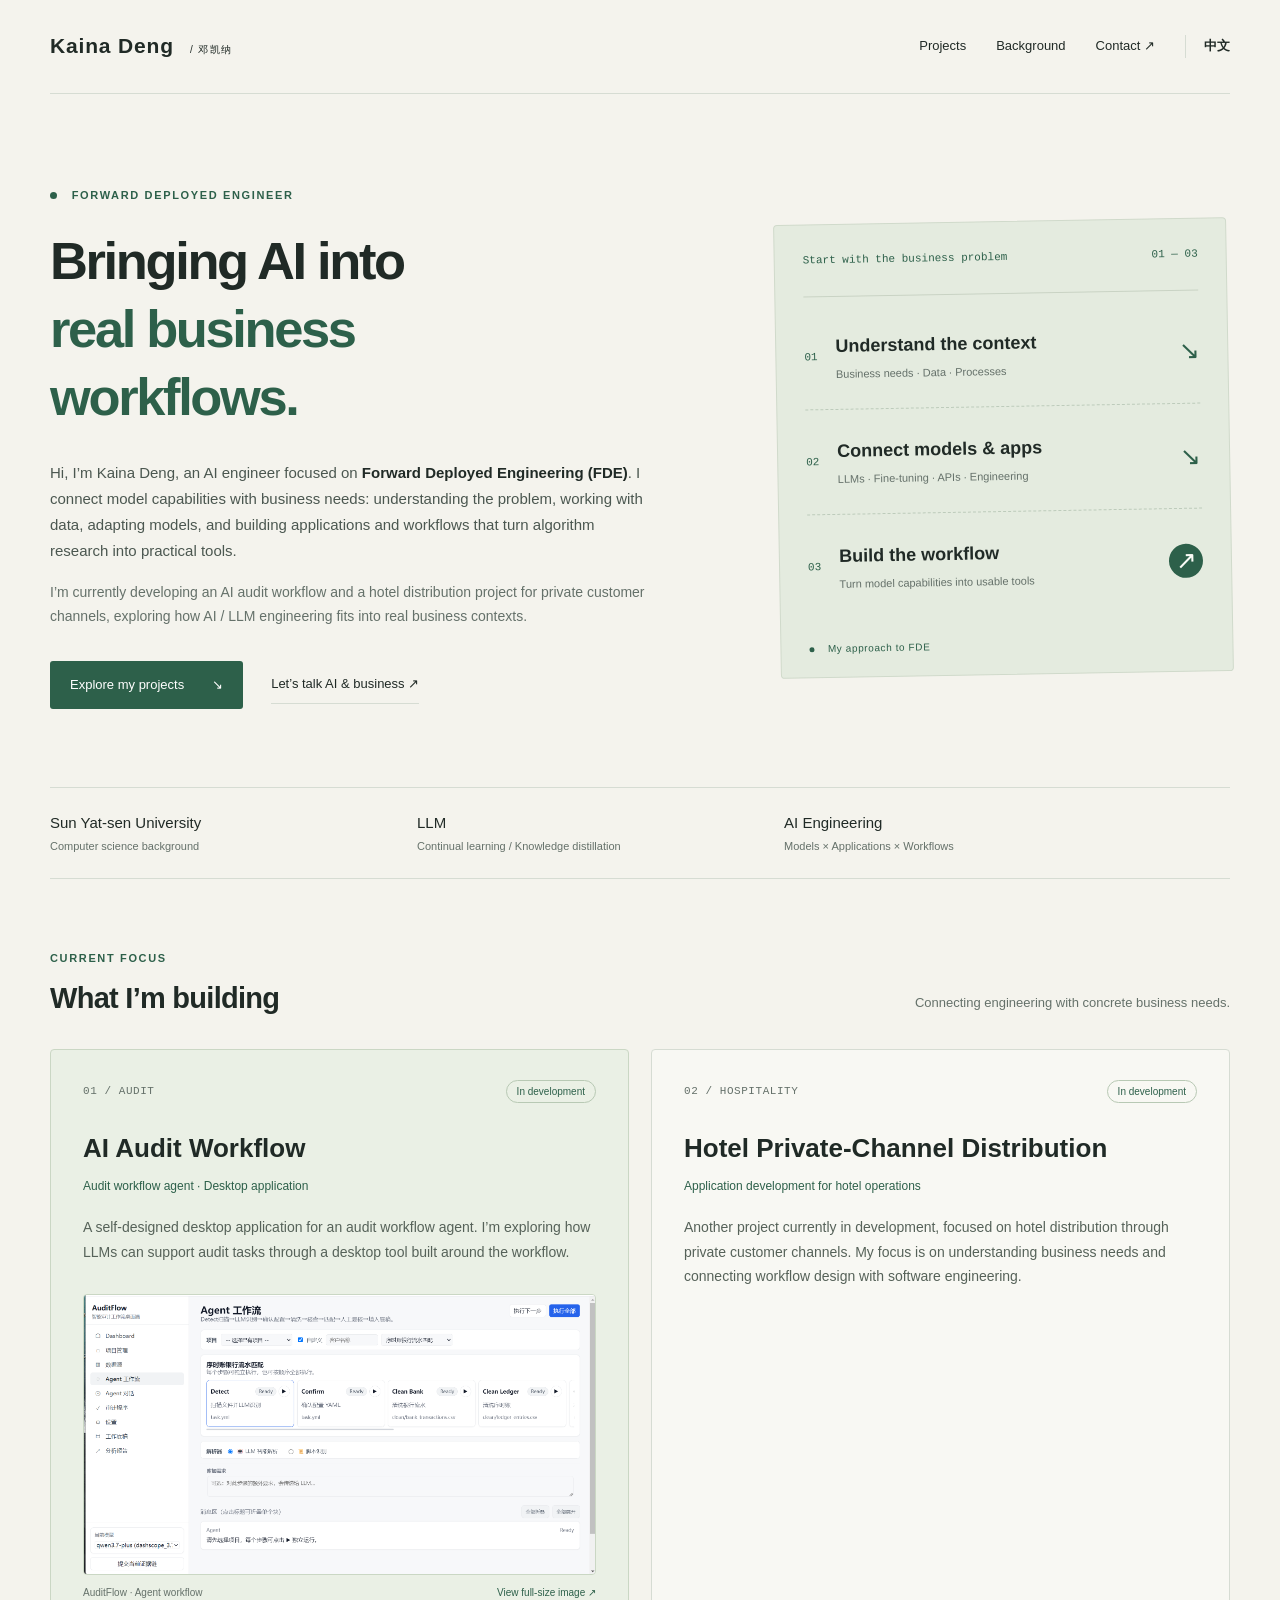
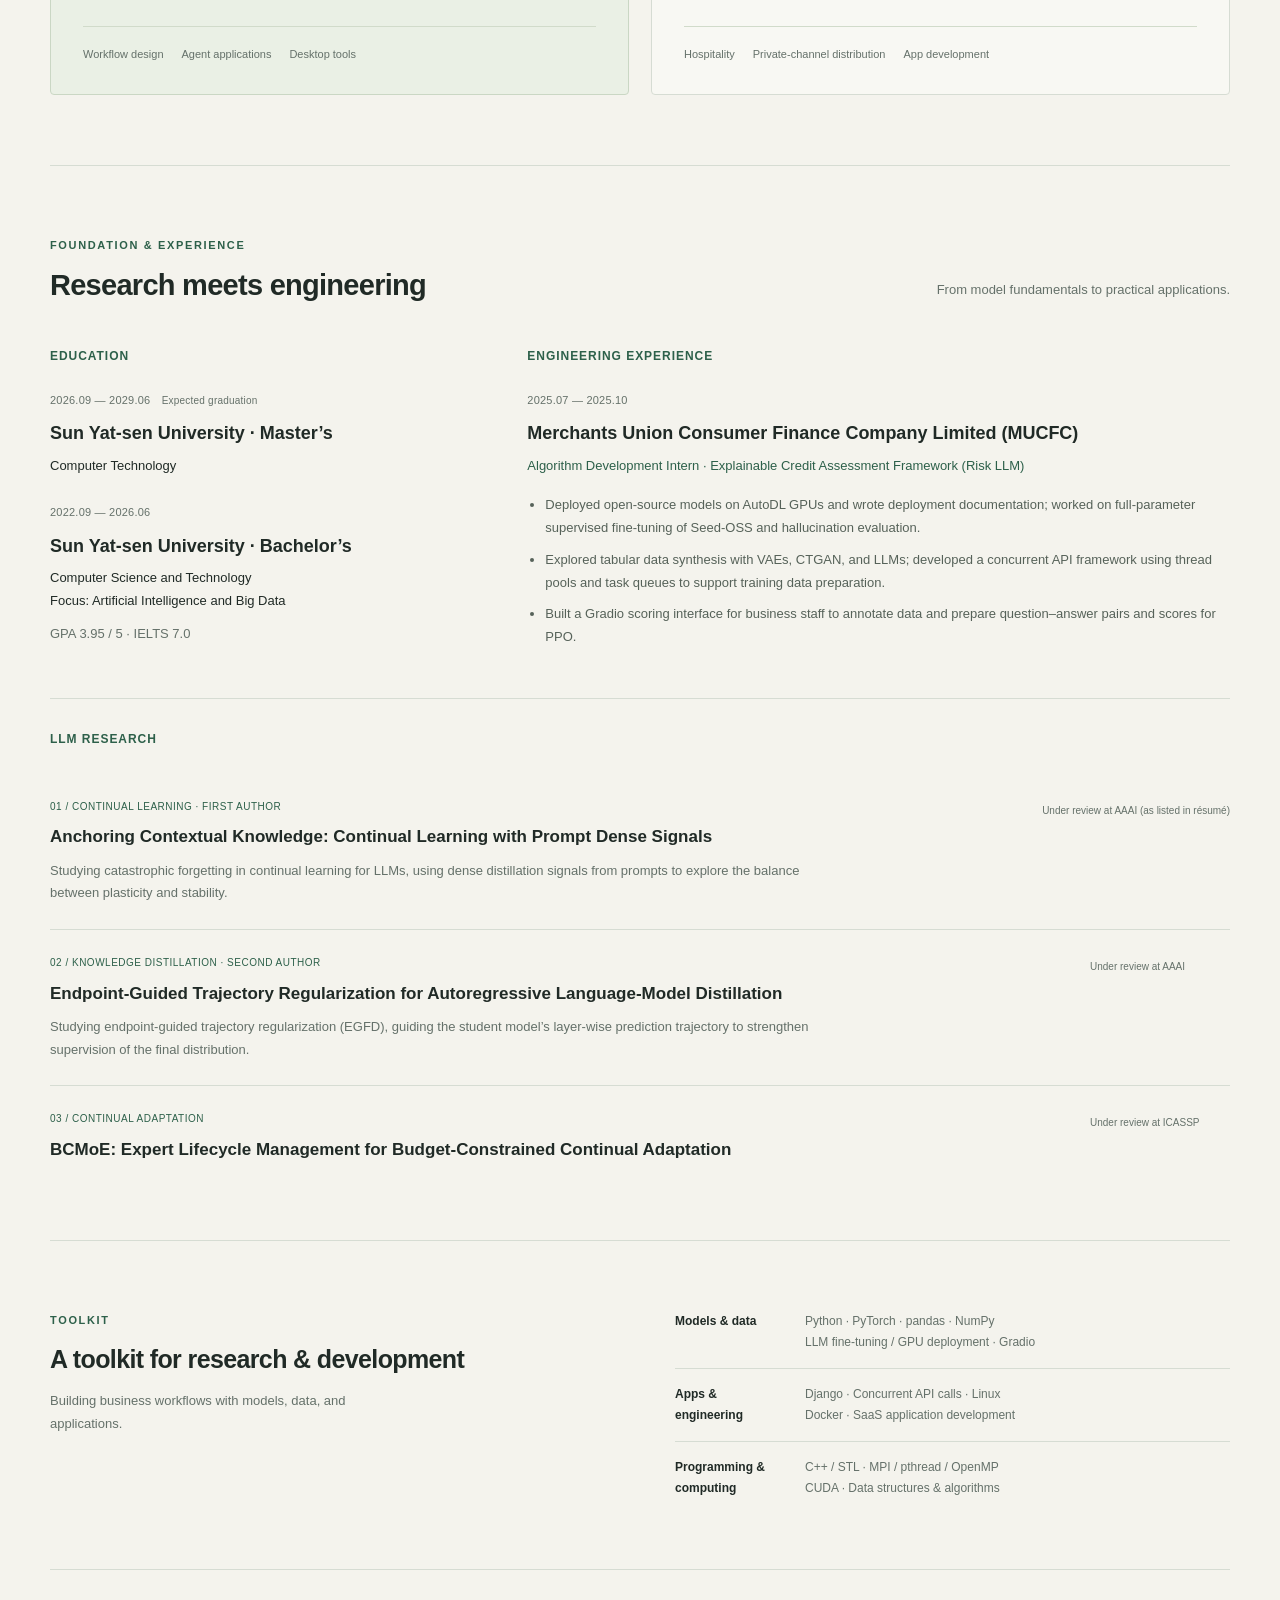
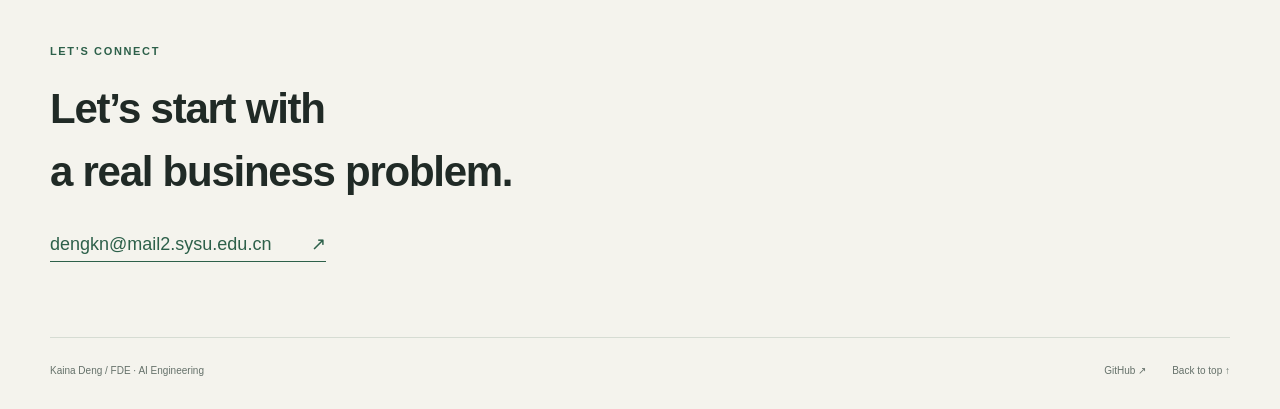
==== en.html @ f6434186 "Create bilingual FDE portfolio with AuditFlow showcase" ====
<!doctype html>
<html lang="en">
<head>
  <meta charset="utf-8">
  <meta name="viewport" content="width=device-width, initial-scale=1">
  <meta name="description" content="Kaina Deng — an AI engineer focused on Forward Deployed Engineering, connecting AI and LLM capabilities with real business workflows. Currently developing an AI audit workflow and a hotel distribution project for private customer channels.">
  <meta name="theme-color" content="#f4f3ed">
  <title>Kaina Deng · FDE / AI Engineer</title>
  <link rel="icon" href="data:image/svg+xml,%3Csvg xmlns='http://www.w3.org/2000/svg' viewBox='0 0 64 64'%3E%3Crect width='64' height='64' rx='12' fill='%232d604a'/%3E%3Ctext x='32' y='44' text-anchor='middle' font-size='40' font-family='sans-serif' fill='%23f4f3ed'%3ED%3C/text%3E%3C/svg%3E">
  <link rel="stylesheet" href="./styles.css">
</head>
<body>
  <a class="skip-link" href="#main">Skip to main content</a>
  <header class="site-header wrap">
    <a class="wordmark" href="#" aria-label="Kaina Deng, back to top">Kaina Deng<span> / 邓凯纳</span></a>
    <nav aria-label="Main navigation">
      <a href="#projects">Projects</a>
      <a href="#background">Background</a>
      <a href="mailto:dengkn@mail2.sysu.edu.cn">Contact <span aria-hidden="true">↗</span></a>
      <a class="language-switch" href="./index.html" lang="zh-CN" hreflang="zh-CN" aria-label="切换到中文版">中文</a>
    </nav>
  </header>

  <main id="main" class="wrap">
    <section class="hero" aria-labelledby="intro-title">
      <div class="hero-copy">
        <p class="eyebrow"><span class="dot" aria-hidden="true"></span> FORWARD DEPLOYED ENGINEER</p>
        <h1 id="intro-title">Bringing AI into<br><span class="accent">real business<br>workflows.</span></h1>
        <p class="intro">Hi, I’m Kaina Deng, an AI engineer focused on <strong>Forward Deployed Engineering (FDE)</strong>. I connect model capabilities with business needs: understanding the problem, working with data, adapting models, and building applications and workflows that turn algorithm research into practical tools.</p>
        <p class="hero-note">I’m currently developing an AI audit workflow and a hotel distribution project for private customer channels, exploring how AI / LLM engineering fits into real business contexts.</p>
        <div class="actions">
          <a class="button" href="#projects">Explore my projects <span aria-hidden="true">↘</span></a>
          <a class="text-link" href="mailto:dengkn@mail2.sysu.edu.cn">Let’s talk AI &amp; business <span aria-hidden="true">↗</span></a>
        </div>
      </div>
      <aside class="workflow" aria-label="My engineering focus">
        <div class="diagram-top"><span>Start with the business problem</span><span>01 — 03</span></div>
        <ol>
          <li><span class="step">01</span><div><h2>Understand the context</h2><p>Business needs · Data · Processes</p></div><span class="node" aria-hidden="true">↘</span></li>
          <li><span class="step">02</span><div><h2>Connect models &amp; apps</h2><p>LLMs · Fine-tuning · APIs · Engineering</p></div><span class="node" aria-hidden="true">↘</span></li>
          <li><span class="step">03</span><div><h2>Build the workflow</h2><p>Turn model capabilities into usable tools</p></div><span class="node last" aria-hidden="true">↗</span></li>
        </ol>
        <div class="diagram-bottom"><span class="dot" aria-hidden="true"></span> My approach to FDE</div>
      </aside>
    </section>

    <div class="profile-strip" aria-label="Background at a glance">
      <span>Sun Yat-sen University <small>Computer science background</small></span>
      <span>LLM <small>Continual learning / Knowledge distillation</small></span>
      <span>AI Engineering <small>Models × Applications × Workflows</small></span>
    </div>

    <section id="projects" class="section" aria-labelledby="projects-title">
      <div class="section-heading"><div><p class="eyebrow">CURRENT FOCUS</p><h2 id="projects-title">What I’m building</h2></div><p>Connecting engineering with concrete business needs.</p></div>
      <div class="projects">
        <article class="project project-audit">
          <div class="project-top"><span class="project-number">01 / AUDIT</span><span class="status">In development</span></div>
          <h3>AI Audit Workflow</h3>
          <p class="project-subtitle">Audit workflow agent · Desktop application</p>
          <p>A self-designed desktop application for an audit workflow agent. I’m exploring how LLMs can support audit tasks through a desktop tool built around the workflow.</p>
            <figure class="project-showcase">
              <a href="./assets/auditflow-workflow.png" target="_blank" rel="noopener" aria-label="View the full-size AuditFlow workflow screenshot (opens in a new tab)"><img src="./assets/auditflow-workflow.png" width="1927" height="1051" loading="lazy" decoding="async" alt="AuditFlow desktop application's Agent workflow screen, showing file scanning and LLM recognition, configuration confirmation, and cleaning steps for bank transactions and ledger entries."></a>
              <figcaption>AuditFlow · Agent workflow <span>View full-size image ↗</span></figcaption>
            </figure>
          <div class="project-footer"><span>Workflow design</span><span>Agent applications</span><span>Desktop tools</span></div>
        </article>
        <article class="project">
          <div class="project-top"><span class="project-number">02 / HOSPITALITY</span><span class="status">In development</span></div>
          <h3>Hotel Private-Channel Distribution</h3>
          <p class="project-subtitle">Application development for hotel operations</p>
          <p>Another project currently in development, focused on hotel distribution through private customer channels. My focus is on understanding business needs and connecting workflow design with software engineering.</p>
          <div class="project-footer"><span>Hospitality</span><span>Private-channel distribution</span><span>App development</span></div>
        </article>
      </div>
    </section>

    <section id="background" class="section background" aria-labelledby="background-title">
      <div class="section-heading"><div><p class="eyebrow">FOUNDATION & EXPERIENCE</p><h2 id="background-title">Research meets engineering</h2></div><p>From model fundamentals to practical applications.</p></div>
      <div class="background-grid">
        <div class="education">
          <h3 class="small-heading">EDUCATION</h3>
          <article><p class="date">2026.09 — 2029.06 <span>Expected graduation</span></p><h4>Sun Yat-sen University · Master’s</h4><p>Computer Technology</p></article>
          <article><p class="date">2022.09 — 2026.06</p><h4>Sun Yat-sen University · Bachelor’s</h4><p>Computer Science and Technology<br>Focus: Artificial Intelligence and Big Data</p><p class="muted">GPA 3.95 / 5 · IELTS 7.0</p></article>
        </div>
        <div class="experience">
          <h3 class="small-heading">ENGINEERING EXPERIENCE</h3>
          <article><p class="date">2025.07 — 2025.10</p><h4>Merchants Union Consumer Finance Company Limited (MUCFC)</h4><p class="role">Algorithm Development Intern · Explainable Credit Assessment Framework (Risk LLM)</p>
            <ul><li>Deployed open-source models on AutoDL GPUs and wrote deployment documentation; worked on full-parameter supervised fine-tuning of Seed-OSS and hallucination evaluation.</li><li>Explored tabular data synthesis with VAEs, CTGAN, and LLMs; developed a concurrent API framework using thread pools and task queues to support training data preparation.</li><li>Built a Gradio scoring interface for business staff to annotate data and prepare question–answer pairs and scores for PPO.</li></ul>
          </article>
        </div>
      </div>
      <div class="research">
        <h3 class="small-heading">LLM RESEARCH</h3>
        <article><div><p class="research-meta">01 / CONTINUAL LEARNING · FIRST AUTHOR</p><h4 lang="en">Anchoring Contextual Knowledge: Continual Learning with Prompt Dense Signals</h4><p>Studying catastrophic forgetting in continual learning for LLMs, using dense distillation signals from prompts to explore the balance between plasticity and stability.</p></div><span class="paper-status">Under review at AAAI (as listed in résumé)</span></article>
        <article><div><p class="research-meta">02 / KNOWLEDGE DISTILLATION · SECOND AUTHOR</p><h4 lang="en">Endpoint-Guided Trajectory Regularization for Autoregressive Language-Model Distillation</h4><p>Studying endpoint-guided trajectory regularization (EGFD), guiding the student model’s layer-wise prediction trajectory to strengthen supervision of the final distribution.</p></div><span class="paper-status">Under review at AAAI</span></article>
        <article><div><p class="research-meta">03 / CONTINUAL ADAPTATION</p><h4 lang="en">BCMoE: Expert Lifecycle Management for Budget-Constrained Continual Adaptation</h4></div><span class="paper-status">Under review at ICASSP</span></article>
      </div>
    </section>

    <section class="section stack" aria-labelledby="stack-title">
      <div><p class="eyebrow">TOOLKIT</p><h2 id="stack-title">A toolkit for research &amp; development</h2><p>Building business workflows with models, data, and applications.</p></div>
      <dl><div><dt>Models &amp; data</dt><dd>Python · PyTorch · pandas · NumPy<br>LLM fine-tuning / GPU deployment · Gradio</dd></div><div><dt>Apps &amp; engineering</dt><dd>Django · Concurrent API calls · Linux<br>Docker · SaaS application development</dd></div><div><dt>Programming &amp; computing</dt><dd>C++ / STL · MPI / pthread / OpenMP<br>CUDA · Data structures &amp; algorithms</dd></div></dl>
    </section>

    <section class="contact" aria-labelledby="contact-title"><p class="eyebrow">LET’S CONNECT</p><h2 id="contact-title">Let’s start with<br>a real business problem.</h2><a href="mailto:dengkn@mail2.sysu.edu.cn">dengkn@mail2.sysu.edu.cn <span aria-hidden="true">↗</span></a></section>
  </main>
  <footer class="wrap"><span>Kaina Deng / FDE · AI Engineering</span><a href="https://github.com/Hoilap">GitHub ↗</a><a href="#">Back to top ↑</a></footer>
</body>
</html>
---- styles.css ----
:root{--paper:#f4f3ed;--ink:#202a26;--muted:#65716a;--line:#d6dcd3;--green:#2d604a;--mint:#e4ebdf;--white:#fafbf6}
*{box-sizing:border-box}html{scroll-behavior:smooth;scroll-padding-top:30px}body{margin:0;background:var(--paper);color:var(--ink);font-family:Inter,"Segoe UI","PingFang SC","Microsoft YaHei",sans-serif;line-height:1.75;-webkit-font-smoothing:antialiased}a{color:inherit;text-decoration:none}a:focus-visible{outline:3px solid var(--green);outline-offset:6px}a:hover{color:var(--green)}.wrap{width:min(1180px,calc(100% - 96px));margin-inline:auto}.site-header{display:flex;align-items:center;justify-content:space-between;padding:28px 0;border-bottom:1px solid var(--line)}.wordmark{font-size:21px;font-weight:750;letter-spacing:.04em}.wordmark span{font-size:10px;font-weight:500;letter-spacing:.14em;margin-left:12px}.site-header nav{display:flex;gap:30px;font-size:13px}.hero{display:grid;grid-template-columns:1.45fr 1fr;gap:70px;align-items:center;padding:92px 0 78px}.eyebrow{font-size:11px;font-weight:650;letter-spacing:.15em;color:var(--green);margin:0 0 22px}.dot{display:inline-block;width:7px;height:7px;border-radius:50%;background:var(--green);margin-right:10px}.hero h1{font-size:clamp(38px,4.1vw,58px);line-height:1.3;letter-spacing:-.045em;font-weight:650;margin:0 0 28px}.accent{color:var(--green)}.intro{font-size:15px;margin:0;max-width:600px;color:#4b5750}.intro strong{font-weight:600;color:var(--ink)}.hero-note{font-size:14px;color:var(--muted);margin:15px 0 0}.actions{display:flex;gap:28px;align-items:center;margin-top:32px;font-size:13px}.button{display:inline-flex;gap:28px;background:var(--green);color:white;padding:13px 20px;border-radius:3px}.button:hover{background:#214d3b;color:white}.text-link{border-bottom:1px solid var(--line);padding:7px 0}.workflow{background:var(--mint);border:1px solid #d0dacb;border-radius:4px;padding:26px 28px 20px;transform:rotate(-1deg)}.diagram-top{display:flex;justify-content:space-between;font-family:monospace;font-size:11px;color:var(--green);padding-bottom:26px;border-bottom:1px solid #c9d3c4}.workflow ol{list-style:none;margin:8px 0 20px;padding:0}.workflow li{position:relative;display:flex;align-items:center;gap:18px;padding:26px 0}.workflow li+li{border-top:1px dashed #bdcbbb}.step{font-size:11px;color:var(--green);font-family:monospace}.workflow h2{font-size:19px;font-weight:550;margin:0 0 3px}.workflow p{font-size:11px;color:var(--muted);margin:0}.node{margin-left:auto;font-size:25px;color:var(--green)}.node.last{background:var(--green);color:var(--white);width:34px;height:34px;text-align:center;line-height:32px;border-radius:50%}.diagram-bottom{font-size:10px;letter-spacing:.06em;color:var(--green)}.diagram-bottom .dot{width:5px;height:5px}.profile-strip{display:grid;grid-template-columns:1fr 1fr 1.3fr;border-block:1px solid var(--line);padding:22px 0;gap:24px;font-size:15px}.profile-strip small{font-size:11px;color:var(--muted);margin-left:14px}.section{padding:70px 0;border-bottom:1px solid var(--line)}.section-heading{display:flex;align-items:end;justify-content:space-between;gap:20px;margin-bottom:30px}.section-heading .eyebrow{margin-bottom:10px}.section h2{font-size:29px;letter-spacing:-.025em;line-height:1.4;margin:0;font-weight:600}.section-heading>p{color:var(--muted);font-size:13px;margin:0 0 4px}.projects{display:grid;grid-template-columns:1fr 1fr;gap:22px}.project{border:1px solid var(--line);background:#f8f8f3;padding:30px 32px;display:flex;flex-direction:column;border-radius:4px}.project-audit{background:#eaf0e5;border-color:#cad7c4}.project-top{display:flex;justify-content:space-between;align-items:center;margin-bottom:28px}.project-number{font-family:monospace;color:var(--muted);font-size:11px;letter-spacing:.05em}.status{font-size:10px;color:var(--green);border:1px solid #b8c9b4;border-radius:20px;padding:2px 10px}.project h3{font-size:26px;font-weight:550;margin:0 0 3px}.project-subtitle{font-size:12px!important;color:var(--green)!important;margin:0 0 18px!important}.project p{font-size:14px;color:#566259;margin:0 0 30px}.project-footer{display:flex;flex-wrap:wrap;gap:18px;padding-top:18px;border-top:1px solid #d1dbca;font-size:11px;color:var(--muted);margin-top:auto}.background-grid{display:grid;grid-template-columns:1fr 1.7fr;gap:64px;margin-top:40px}.small-heading{font-size:12px;letter-spacing:.08em;color:var(--green);font-weight:600;margin:0 0 24px}.date{font-size:11px;color:var(--muted);letter-spacing:.02em;margin:0 0 9px}.date span{margin-left:8px;font-size:10px}h4{font-size:18px;font-weight:550;line-height:1.6;margin:0 0 7px}.education article+article{margin-top:26px}.education article>p:not(.date){font-size:13px;margin:0}.muted{color:var(--muted);padding-top:10px}.role{font-size:13px;color:var(--green);margin:0 0 17px}.experience ul{padding-left:18px;margin:0;font-size:13px;color:#566259}.experience li{margin:0 0 9px}.research{border-top:1px solid var(--line);margin-top:40px;padding-top:30px}.research article{display:flex;align-items:start;gap:40px;padding:24px 0}.research article+article{border-top:1px solid var(--line)}.research article:last-child{padding-bottom:0}.research article>div{max-width:800px}.research-meta{font-size:10px;letter-spacing:.05em;color:var(--green);margin:0 0 8px}.research h4{font-size:17px}.research article p:last-child{font-size:13px;color:var(--muted);margin:9px 0 0}.paper-status{font-size:10px;white-space:nowrap;color:var(--muted);margin-left:auto;padding-top:4px}.stack{display:grid;grid-template-columns:1fr 1fr;gap:70px}.stack .eyebrow{margin-bottom:12px}.stack h2{font-size:25px}.stack p:not(.eyebrow){font-size:13px;color:var(--muted);max-width:320px}.stack dl{margin:0}.stack dl>div{display:grid;grid-template-columns:100px 1fr;gap:20px;padding:15px 0;border-bottom:1px solid var(--line);font-size:12px}.stack dl>div:first-child{padding-top:0}.stack dl>div:last-child{border:0;padding-bottom:0}.stack dt{font-weight:600}.stack dd{margin:0;color:var(--muted)}.contact{padding:72px 0 76px}.contact .eyebrow{margin-bottom:16px}.contact h2{font-size:clamp(30px,3.3vw,42px);line-height:1.5;font-weight:550;letter-spacing:-.03em;margin:0 0 26px}.contact>a{font-size:18px;border-bottom:1px solid var(--green);padding-bottom:7px;color:var(--green)}.contact>a span{margin-left:35px}footer{display:flex;gap:26px;border-top:1px solid var(--line);padding:24px 0 30px;color:var(--muted);font-size:10px}footer span{margin-right:auto}.skip-link{position:absolute;top:-100px;left:20px;background:var(--green);color:white;padding:10px;z-index:2}.skip-link:focus{top:10px}
@media(min-width:1500px){.hero{padding-block:110px 90px}}
@media(max-width:1000px){.wrap{width:calc(100% - 56px)}.hero{gap:32px;padding-top:65px}.workflow{padding-inline:20px}.hero h1{font-size:40px}.profile-strip{gap:12px}.profile-strip small{display:block;margin:3px 0 0}.background-grid{gap:35px}.stack{gap:35px}.paper-status{white-space:normal;min-width:105px}}
@media(max-width:720px){.wrap{width:calc(100% - 40px)}.site-header{padding:20px 0;align-items:flex-start;gap:20px}.wordmark{font-size:19px;white-space:nowrap}.wordmark span{display:block;margin:0;font-size:8px}.site-header nav{gap:14px;font-size:11px;padding-top:5px}.hero{grid-template-columns:1fr;padding:50px 0 38px;gap:35px}.hero h1{font-size:clamp(33px,7.7vw,49px);letter-spacing:-.055em}.eyebrow{font-size:10px}.intro{font-size:14px}.hero-note{font-size:13px}.workflow{transform:none;padding:22px 25px}.workflow li{padding:20px 0}.diagram-top{padding-bottom:17px}.workflow ol{margin-bottom:12px}.profile-strip{grid-template-columns:1fr 1fr;gap:18px;font-size:13px}.profile-strip>span:last-child{grid-column:1/-1}.profile-strip>span:last-child small{display:inline;margin-left:10px}.section{padding:44px 0}.section-heading{display:block;margin-bottom:24px}.section-heading>p{margin-top:13px;font-size:12px}.section h2{font-size:26px}.projects,.background-grid,.stack{grid-template-columns:1fr;gap:22px}.project{padding:26px}.project h3{font-size:24px}.background-grid{margin-top:28px;gap:34px}.education{display:grid;grid-template-columns:1fr 1fr;gap:18px}.education .small-heading{grid-column:1/-1;margin-bottom:0}.education article+article{margin-top:0}.education h4{font-size:16px}.date{font-size:10px}.date span{display:block;margin-left:0}.research{margin-top:30px}.research article{display:block;padding:22px 0}.paper-status{display:inline-block;margin-top:12px;padding:0}.research h4{font-size:16px}.stack dl>div{grid-template-columns:85px 1fr;gap:12px}.contact{padding:46px 0}.contact>a{font-size:15px}.contact>a span{margin-left:12px}footer{flex-wrap:wrap;gap:14px;font-size:10px}footer span{width:100%;margin:0}}
.language-switch{font-weight:650;border-left:1px solid var(--line);padding-left:18px}html[lang=en] .hero h1{font-size:clamp(38px,4.1vw,58px);letter-spacing:-.045em}html[lang=en] .profile-strip small{display:block;margin-left:0}html[lang=en] .workflow h2{font-size:18px}html[lang=en] .workflow li>div{min-width:0}html[lang=en] .workflow p{line-height:1.6}html[lang=en] .paper-status{min-width:140px;white-space:normal}html[lang=en] .stack dl>div{grid-template-columns:110px 1fr}html[lang=en] .project h3{line-height:1.35;margin-bottom:10px}
@media(max-width:720px){.site-header{flex-wrap:wrap}.site-header nav{flex-wrap:wrap}.language-switch{padding-left:12px}html[lang=en] .hero h1{font-size:clamp(34px,8vw,49px)}html[lang=en] .workflow h2{font-size:17px}html[lang=en] .actions{gap:18px;font-size:12px}html[lang=en] .button{gap:16px}html[lang=en] .profile-strip>span:last-child small{display:block;margin-left:0}html[lang=en] .stack dl>div{grid-template-columns:95px 1fr}html[lang=en] .education{grid-template-columns:1fr}html[lang=en] .education article+article{margin-top:12px}}
.project-showcase{margin:0 0 24px}.project-showcase>a{display:block;border:1px solid #cad7c4;border-radius:4px;overflow:hidden;background:white}.project-showcase img{display:block;width:100%;height:auto}.project-showcase figcaption{display:flex;flex-wrap:wrap;justify-content:space-between;gap:4px 12px;margin-top:9px;font-size:10px;color:var(--muted)}.project-showcase figcaption span{color:var(--green)}
@media(prefers-reduced-motion:reduce){html{scroll-behavior:auto}}
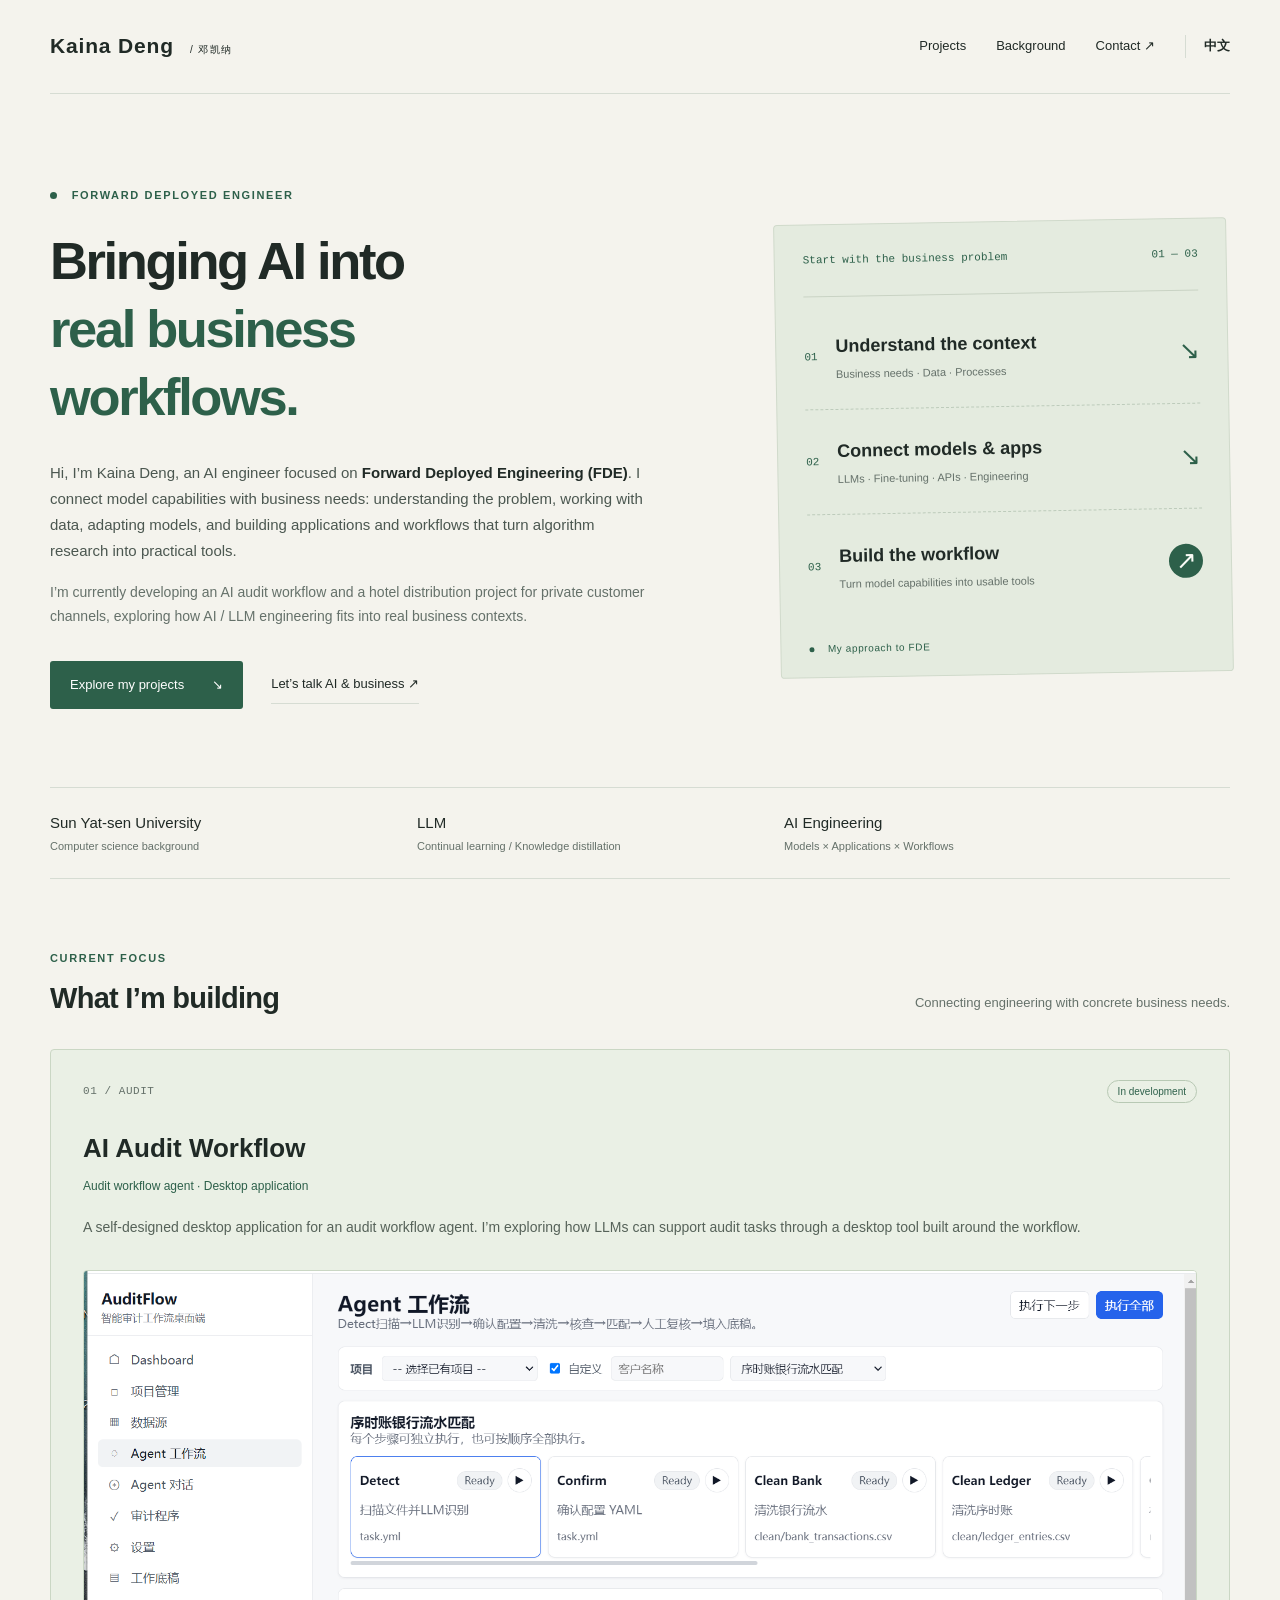
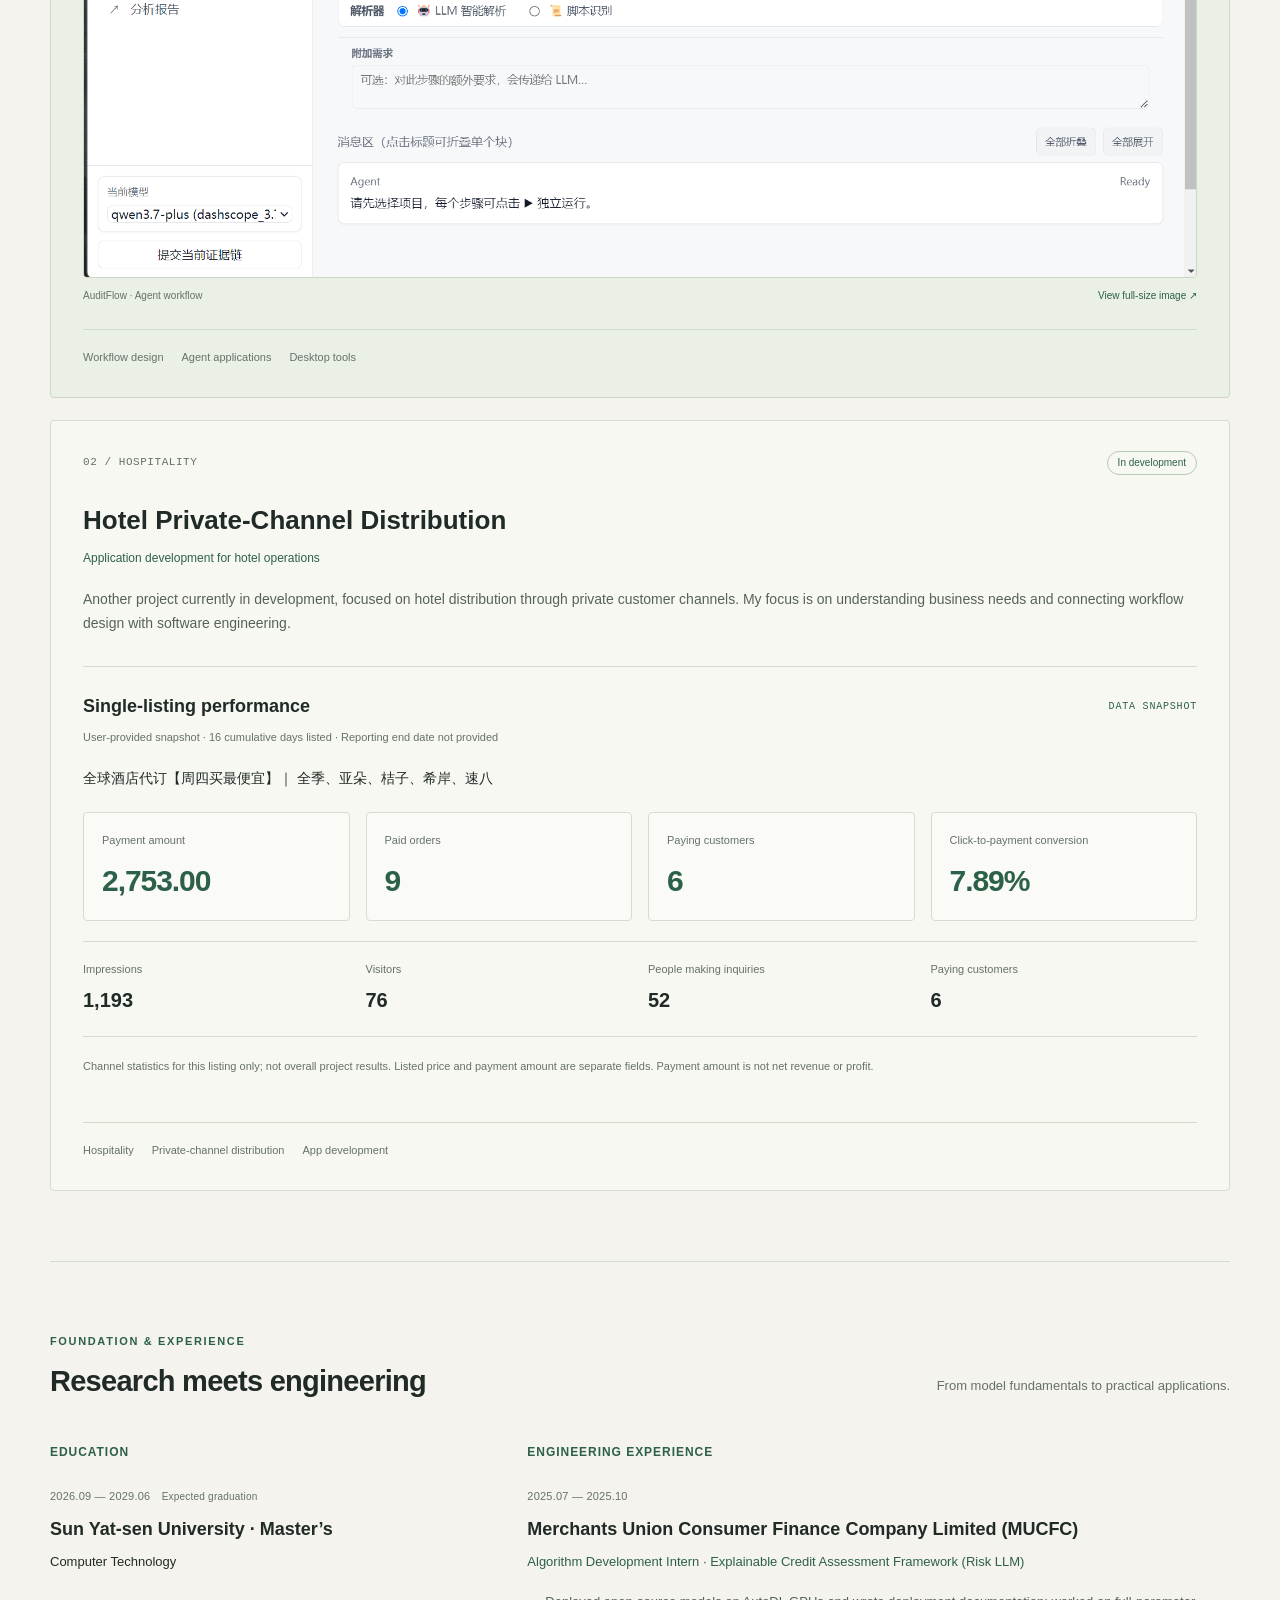
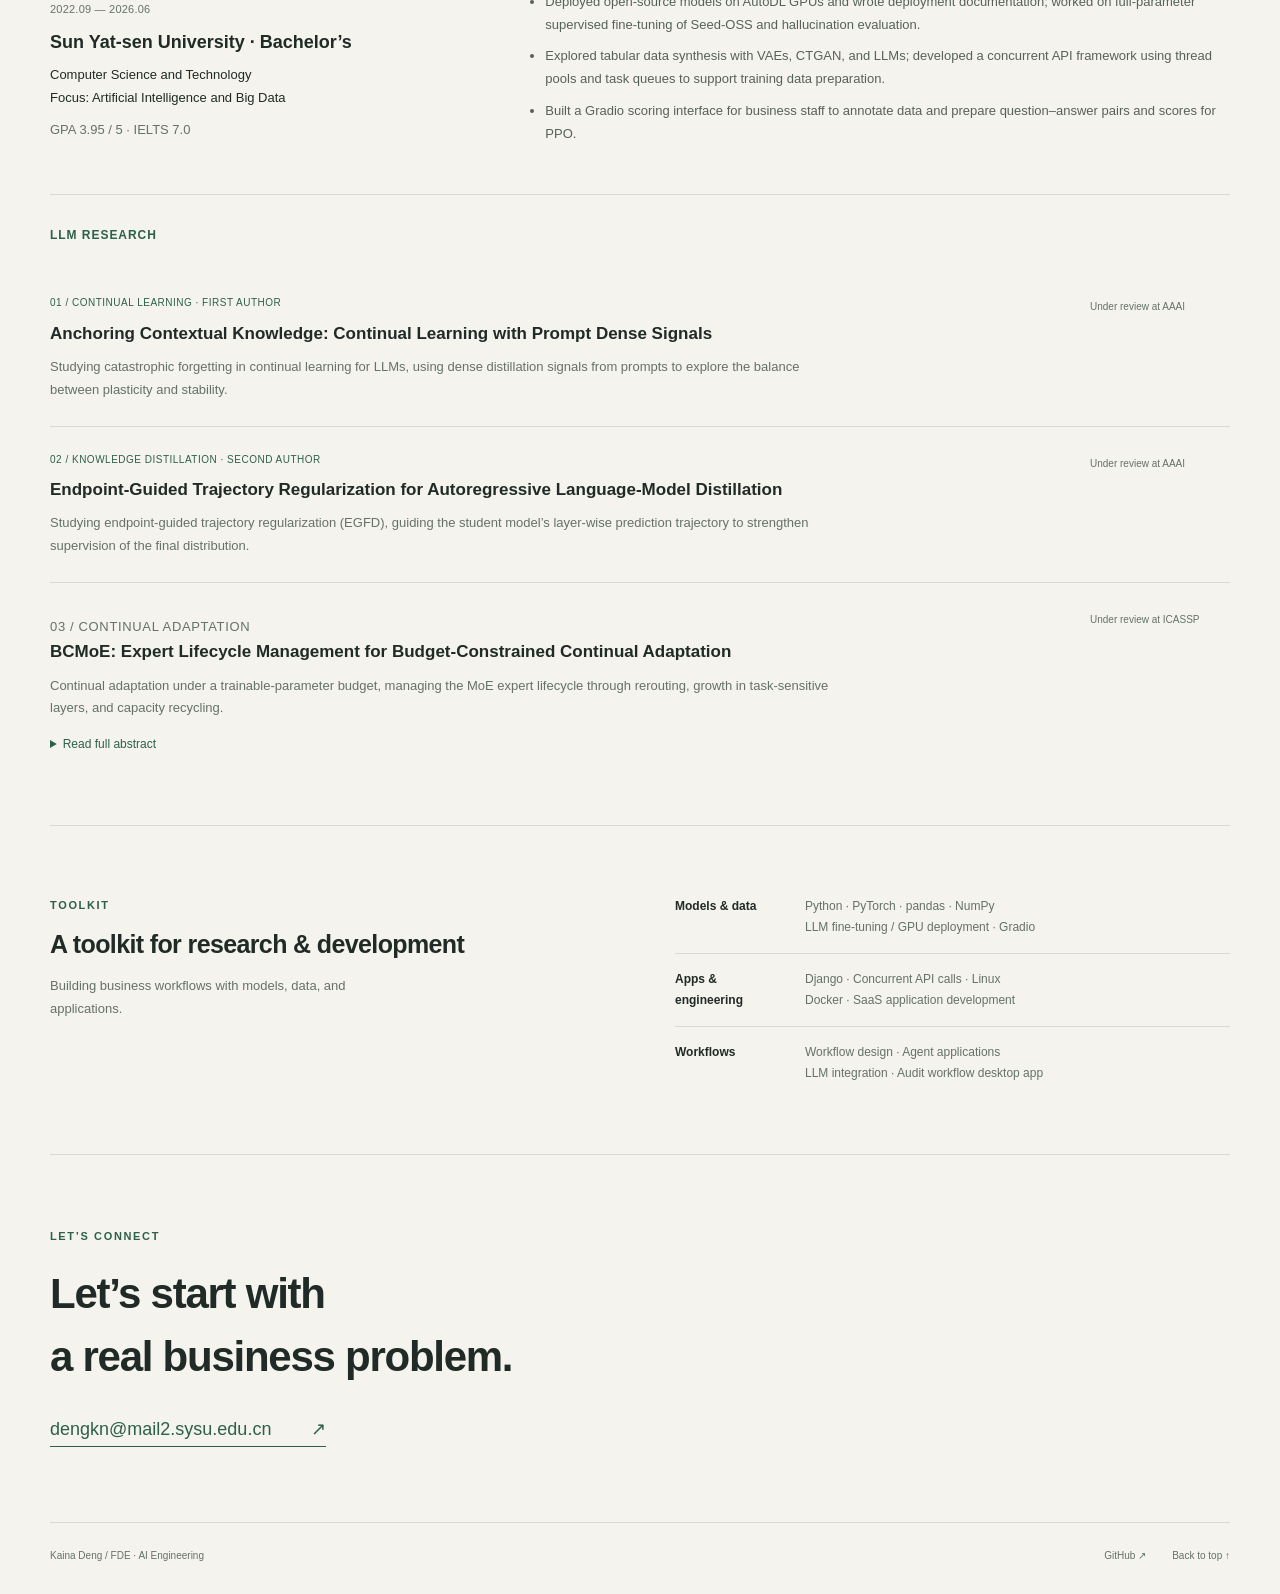
==== commit 7c4b8b36: "Refine project showcases, workflow toolkit and research content" ====
--- a/en.html
+++ b/en.html
@@ -69,7 +69,16 @@
           <h3>Hotel Private-Channel Distribution</h3>
           <p class="project-subtitle">Application development for hotel operations</p>
           <p>Another project currently in development, focused on hotel distribution through private customer channels. My focus is on understanding business needs and connecting workflow design with software engineering.</p>
-          <div class="project-footer"><span>Hospitality</span><span>Private-channel distribution</span><span>App development</span></div>
+
+            <section class="hotel-data" aria-label="Single-listing performance">
+              <div class="data-heading"><h4>Single-listing performance</h4><span>DATA SNAPSHOT</span></div>
+              <p class="data-note">User-provided snapshot · 16 cumulative days listed · Reporting end date not provided</p>
+              <p class="listing-name" lang="zh-CN">全球酒店代订【周四买最便宜】｜ 全季、亚朵、桔子、希岸、速八</p>
+              <dl class="business-metrics"><div><dt>Payment amount</dt><dd>2,753.00</dd></div><div><dt>Paid orders</dt><dd>9</dd></div><div><dt>Paying customers</dt><dd>6</dd></div><div><dt>Click-to-payment conversion</dt><dd>7.89%</dd></div></dl>
+              <dl class="listing-journey"><div><dt>Impressions</dt><dd>1,193</dd></div><div><dt>Visitors</dt><dd>76</dd></div><div><dt>People making inquiries</dt><dd>52</dd></div><div><dt>Paying customers</dt><dd>6</dd></div></dl>
+              <p class="data-note">Channel statistics for this listing only; not overall project results. Listed price and payment amount are separate fields. Payment amount is not net revenue or profit.</p>
+            </section>
+<div class="project-footer"><span>Hospitality</span><span>Private-channel distribution</span><span>App development</span></div>
         </article>
       </div>
     </section>
@@ -91,15 +100,15 @@
       </div>
       <div class="research">
         <h3 class="small-heading">LLM RESEARCH</h3>
-        <article><div><p class="research-meta">01 / CONTINUAL LEARNING · FIRST AUTHOR</p><h4 lang="en">Anchoring Contextual Knowledge: Continual Learning with Prompt Dense Signals</h4><p>Studying catastrophic forgetting in continual learning for LLMs, using dense distillation signals from prompts to explore the balance between plasticity and stability.</p></div><span class="paper-status">Under review at AAAI (as listed in résumé)</span></article>
+        <article><div><p class="research-meta">01 / CONTINUAL LEARNING · FIRST AUTHOR</p><h4 lang="en">Anchoring Contextual Knowledge: Continual Learning with Prompt Dense Signals</h4><p>Studying catastrophic forgetting in continual learning for LLMs, using dense distillation signals from prompts to explore the balance between plasticity and stability.</p></div><span class="paper-status">Under review at AAAI</span></article>
         <article><div><p class="research-meta">02 / KNOWLEDGE DISTILLATION · SECOND AUTHOR</p><h4 lang="en">Endpoint-Guided Trajectory Regularization for Autoregressive Language-Model Distillation</h4><p>Studying endpoint-guided trajectory regularization (EGFD), guiding the student model’s layer-wise prediction trajectory to strengthen supervision of the final distribution.</p></div><span class="paper-status">Under review at AAAI</span></article>
-        <article><div><p class="research-meta">03 / CONTINUAL ADAPTATION</p><h4 lang="en">BCMoE: Expert Lifecycle Management for Budget-Constrained Continual Adaptation</h4></div><span class="paper-status">Under review at ICASSP</span></article>
+        <article><div><p class="research-meta">03 / CONTINUAL ADAPTATION</p><h4 lang="en">BCMoE: Expert Lifecycle Management for Budget-Constrained Continual Adaptation</h4><p>Continual adaptation under a trainable-parameter budget, managing the MoE expert lifecycle through rerouting, growth in task-sensitive layers, and capacity recycling.</p><details class="paper-abstract"><summary>Read full abstract</summary><p>Modern multimedia platforms and interactive systems face non-stationary data streams whose distributions evolve over time, making continual adaptation essential. In practice, however, adaptation is often constrained by a strict budget on trainable parameters. Under such constraints, the model must determine whether existing capacity is sufficient, when additional capacity is required, and how adaptation can continue once further growth is no longer feasible. To address this problem, we propose BCMoE, a budget-aware continual adaptation framework built on a frozen pretrained Transformer with lightweight MoE branches. BCMoE performs stage-wise adaptation through three actions. At each stage, it first probes whether rerouting to existing experts is sufficient for the incoming distribution shift. When reuse is not enough, it expands experts only in a small set of task-sensitive layers. Once further growth is limited by the budget or by structural expert slots, it recycles capacity by merging low-utility experts and distilling their functionality from cached representations. Experiments on two representative non-stationary streaming settings, namely stage-wise domain shift and mixture-proportion shift, show that BCMoE achieves the best overall performance under the same budget upper bound. Further analysis indicates that these gains come from stage-wise choices over rerouting, expert growth, and capacity recycling, highlighting the importance of lifecycle management for adaptation under fixed trainable capacity.</p></details></div><span class="paper-status">Under review at ICASSP</span></article>
       </div>
     </section>
 
     <section class="section stack" aria-labelledby="stack-title">
       <div><p class="eyebrow">TOOLKIT</p><h2 id="stack-title">A toolkit for research &amp; development</h2><p>Building business workflows with models, data, and applications.</p></div>
-      <dl><div><dt>Models &amp; data</dt><dd>Python · PyTorch · pandas · NumPy<br>LLM fine-tuning / GPU deployment · Gradio</dd></div><div><dt>Apps &amp; engineering</dt><dd>Django · Concurrent API calls · Linux<br>Docker · SaaS application development</dd></div><div><dt>Programming &amp; computing</dt><dd>C++ / STL · MPI / pthread / OpenMP<br>CUDA · Data structures &amp; algorithms</dd></div></dl>
+      <dl><div><dt>Models &amp; data</dt><dd>Python · PyTorch · pandas · NumPy<br>LLM fine-tuning / GPU deployment · Gradio</dd></div><div><dt>Apps &amp; engineering</dt><dd>Django · Concurrent API calls · Linux<br>Docker · SaaS application development</dd></div><div><dt>Workflows</dt><dd>Workflow design · Agent applications<br>LLM integration · Audit workflow desktop app</dd></div></dl>
     </section>
 
     <section class="contact" aria-labelledby="contact-title"><p class="eyebrow">LET’S CONNECT</p><h2 id="contact-title">Let’s start with<br>a real business problem.</h2><a href="mailto:dengkn@mail2.sysu.edu.cn">dengkn@mail2.sysu.edu.cn <span aria-hidden="true">↗</span></a></section>
--- a/styles.css
+++ b/styles.css
@@ -1,9 +1,11 @@
 :root{--paper:#f4f3ed;--ink:#202a26;--muted:#65716a;--line:#d6dcd3;--green:#2d604a;--mint:#e4ebdf;--white:#fafbf6}
-*{box-sizing:border-box}html{scroll-behavior:smooth;scroll-padding-top:30px}body{margin:0;background:var(--paper);color:var(--ink);font-family:Inter,"Segoe UI","PingFang SC","Microsoft YaHei",sans-serif;line-height:1.75;-webkit-font-smoothing:antialiased}a{color:inherit;text-decoration:none}a:focus-visible{outline:3px solid var(--green);outline-offset:6px}a:hover{color:var(--green)}.wrap{width:min(1180px,calc(100% - 96px));margin-inline:auto}.site-header{display:flex;align-items:center;justify-content:space-between;padding:28px 0;border-bottom:1px solid var(--line)}.wordmark{font-size:21px;font-weight:750;letter-spacing:.04em}.wordmark span{font-size:10px;font-weight:500;letter-spacing:.14em;margin-left:12px}.site-header nav{display:flex;gap:30px;font-size:13px}.hero{display:grid;grid-template-columns:1.45fr 1fr;gap:70px;align-items:center;padding:92px 0 78px}.eyebrow{font-size:11px;font-weight:650;letter-spacing:.15em;color:var(--green);margin:0 0 22px}.dot{display:inline-block;width:7px;height:7px;border-radius:50%;background:var(--green);margin-right:10px}.hero h1{font-size:clamp(38px,4.1vw,58px);line-height:1.3;letter-spacing:-.045em;font-weight:650;margin:0 0 28px}.accent{color:var(--green)}.intro{font-size:15px;margin:0;max-width:600px;color:#4b5750}.intro strong{font-weight:600;color:var(--ink)}.hero-note{font-size:14px;color:var(--muted);margin:15px 0 0}.actions{display:flex;gap:28px;align-items:center;margin-top:32px;font-size:13px}.button{display:inline-flex;gap:28px;background:var(--green);color:white;padding:13px 20px;border-radius:3px}.button:hover{background:#214d3b;color:white}.text-link{border-bottom:1px solid var(--line);padding:7px 0}.workflow{background:var(--mint);border:1px solid #d0dacb;border-radius:4px;padding:26px 28px 20px;transform:rotate(-1deg)}.diagram-top{display:flex;justify-content:space-between;font-family:monospace;font-size:11px;color:var(--green);padding-bottom:26px;border-bottom:1px solid #c9d3c4}.workflow ol{list-style:none;margin:8px 0 20px;padding:0}.workflow li{position:relative;display:flex;align-items:center;gap:18px;padding:26px 0}.workflow li+li{border-top:1px dashed #bdcbbb}.step{font-size:11px;color:var(--green);font-family:monospace}.workflow h2{font-size:19px;font-weight:550;margin:0 0 3px}.workflow p{font-size:11px;color:var(--muted);margin:0}.node{margin-left:auto;font-size:25px;color:var(--green)}.node.last{background:var(--green);color:var(--white);width:34px;height:34px;text-align:center;line-height:32px;border-radius:50%}.diagram-bottom{font-size:10px;letter-spacing:.06em;color:var(--green)}.diagram-bottom .dot{width:5px;height:5px}.profile-strip{display:grid;grid-template-columns:1fr 1fr 1.3fr;border-block:1px solid var(--line);padding:22px 0;gap:24px;font-size:15px}.profile-strip small{font-size:11px;color:var(--muted);margin-left:14px}.section{padding:70px 0;border-bottom:1px solid var(--line)}.section-heading{display:flex;align-items:end;justify-content:space-between;gap:20px;margin-bottom:30px}.section-heading .eyebrow{margin-bottom:10px}.section h2{font-size:29px;letter-spacing:-.025em;line-height:1.4;margin:0;font-weight:600}.section-heading>p{color:var(--muted);font-size:13px;margin:0 0 4px}.projects{display:grid;grid-template-columns:1fr 1fr;gap:22px}.project{border:1px solid var(--line);background:#f8f8f3;padding:30px 32px;display:flex;flex-direction:column;border-radius:4px}.project-audit{background:#eaf0e5;border-color:#cad7c4}.project-top{display:flex;justify-content:space-between;align-items:center;margin-bottom:28px}.project-number{font-family:monospace;color:var(--muted);font-size:11px;letter-spacing:.05em}.status{font-size:10px;color:var(--green);border:1px solid #b8c9b4;border-radius:20px;padding:2px 10px}.project h3{font-size:26px;font-weight:550;margin:0 0 3px}.project-subtitle{font-size:12px!important;color:var(--green)!important;margin:0 0 18px!important}.project p{font-size:14px;color:#566259;margin:0 0 30px}.project-footer{display:flex;flex-wrap:wrap;gap:18px;padding-top:18px;border-top:1px solid #d1dbca;font-size:11px;color:var(--muted);margin-top:auto}.background-grid{display:grid;grid-template-columns:1fr 1.7fr;gap:64px;margin-top:40px}.small-heading{font-size:12px;letter-spacing:.08em;color:var(--green);font-weight:600;margin:0 0 24px}.date{font-size:11px;color:var(--muted);letter-spacing:.02em;margin:0 0 9px}.date span{margin-left:8px;font-size:10px}h4{font-size:18px;font-weight:550;line-height:1.6;margin:0 0 7px}.education article+article{margin-top:26px}.education article>p:not(.date){font-size:13px;margin:0}.muted{color:var(--muted);padding-top:10px}.role{font-size:13px;color:var(--green);margin:0 0 17px}.experience ul{padding-left:18px;margin:0;font-size:13px;color:#566259}.experience li{margin:0 0 9px}.research{border-top:1px solid var(--line);margin-top:40px;padding-top:30px}.research article{display:flex;align-items:start;gap:40px;padding:24px 0}.research article+article{border-top:1px solid var(--line)}.research article:last-child{padding-bottom:0}.research article>div{max-width:800px}.research-meta{font-size:10px;letter-spacing:.05em;color:var(--green);margin:0 0 8px}.research h4{font-size:17px}.research article p:last-child{font-size:13px;color:var(--muted);margin:9px 0 0}.paper-status{font-size:10px;white-space:nowrap;color:var(--muted);margin-left:auto;padding-top:4px}.stack{display:grid;grid-template-columns:1fr 1fr;gap:70px}.stack .eyebrow{margin-bottom:12px}.stack h2{font-size:25px}.stack p:not(.eyebrow){font-size:13px;color:var(--muted);max-width:320px}.stack dl{margin:0}.stack dl>div{display:grid;grid-template-columns:100px 1fr;gap:20px;padding:15px 0;border-bottom:1px solid var(--line);font-size:12px}.stack dl>div:first-child{padding-top:0}.stack dl>div:last-child{border:0;padding-bottom:0}.stack dt{font-weight:600}.stack dd{margin:0;color:var(--muted)}.contact{padding:72px 0 76px}.contact .eyebrow{margin-bottom:16px}.contact h2{font-size:clamp(30px,3.3vw,42px);line-height:1.5;font-weight:550;letter-spacing:-.03em;margin:0 0 26px}.contact>a{font-size:18px;border-bottom:1px solid var(--green);padding-bottom:7px;color:var(--green)}.contact>a span{margin-left:35px}footer{display:flex;gap:26px;border-top:1px solid var(--line);padding:24px 0 30px;color:var(--muted);font-size:10px}footer span{margin-right:auto}.skip-link{position:absolute;top:-100px;left:20px;background:var(--green);color:white;padding:10px;z-index:2}.skip-link:focus{top:10px}
+*{box-sizing:border-box}html{scroll-behavior:smooth;scroll-padding-top:30px}body{margin:0;background:var(--paper);color:var(--ink);font-family:Inter,"Segoe UI","PingFang SC","Microsoft YaHei",sans-serif;line-height:1.75;-webkit-font-smoothing:antialiased}a{color:inherit;text-decoration:none}a:focus-visible{outline:3px solid var(--green);outline-offset:6px}a:hover{color:var(--green)}.wrap{width:min(1180px,calc(100% - 96px));margin-inline:auto}.site-header{display:flex;align-items:center;justify-content:space-between;padding:28px 0;border-bottom:1px solid var(--line)}.wordmark{font-size:21px;font-weight:750;letter-spacing:.04em}.wordmark span{font-size:10px;font-weight:500;letter-spacing:.14em;margin-left:12px}.site-header nav{display:flex;gap:30px;font-size:13px}.hero{display:grid;grid-template-columns:1.45fr 1fr;gap:70px;align-items:center;padding:92px 0 78px}.eyebrow{font-size:11px;font-weight:650;letter-spacing:.15em;color:var(--green);margin:0 0 22px}.dot{display:inline-block;width:7px;height:7px;border-radius:50%;background:var(--green);margin-right:10px}.hero h1{font-size:clamp(38px,4.1vw,58px);line-height:1.3;letter-spacing:-.045em;font-weight:650;margin:0 0 28px}.accent{color:var(--green)}.intro{font-size:15px;margin:0;max-width:600px;color:#4b5750}.intro strong{font-weight:600;color:var(--ink)}.hero-note{font-size:14px;color:var(--muted);margin:15px 0 0}.actions{display:flex;gap:28px;align-items:center;margin-top:32px;font-size:13px}.button{display:inline-flex;gap:28px;background:var(--green);color:white;padding:13px 20px;border-radius:3px}.button:hover{background:#214d3b;color:white}.text-link{border-bottom:1px solid var(--line);padding:7px 0}.workflow{background:var(--mint);border:1px solid #d0dacb;border-radius:4px;padding:26px 28px 20px;transform:rotate(-1deg)}.diagram-top{display:flex;justify-content:space-between;font-family:monospace;font-size:11px;color:var(--green);padding-bottom:26px;border-bottom:1px solid #c9d3c4}.workflow ol{list-style:none;margin:8px 0 20px;padding:0}.workflow li{position:relative;display:flex;align-items:center;gap:18px;padding:26px 0}.workflow li+li{border-top:1px dashed #bdcbbb}.step{font-size:11px;color:var(--green);font-family:monospace}.workflow h2{font-size:19px;font-weight:550;margin:0 0 3px}.workflow p{font-size:11px;color:var(--muted);margin:0}.node{margin-left:auto;font-size:25px;color:var(--green)}.node.last{background:var(--green);color:var(--white);width:34px;height:34px;text-align:center;line-height:32px;border-radius:50%}.diagram-bottom{font-size:10px;letter-spacing:.06em;color:var(--green)}.diagram-bottom .dot{width:5px;height:5px}.profile-strip{display:grid;grid-template-columns:1fr 1fr 1.3fr;border-block:1px solid var(--line);padding:22px 0;gap:24px;font-size:15px}.profile-strip small{font-size:11px;color:var(--muted);margin-left:14px}.section{padding:70px 0;border-bottom:1px solid var(--line)}.section-heading{display:flex;align-items:end;justify-content:space-between;gap:20px;margin-bottom:30px}.section-heading .eyebrow{margin-bottom:10px}.section h2{font-size:29px;letter-spacing:-.025em;line-height:1.4;margin:0;font-weight:600}.section-heading>p{color:var(--muted);font-size:13px;margin:0 0 4px}.projects{display:grid;grid-template-columns:1fr;gap:22px}.project{border:1px solid var(--line);background:#f8f8f3;padding:30px 32px;display:flex;flex-direction:column;border-radius:4px}.project-audit{background:#eaf0e5;border-color:#cad7c4}.project-top{display:flex;justify-content:space-between;align-items:center;margin-bottom:28px}.project-number{font-family:monospace;color:var(--muted);font-size:11px;letter-spacing:.05em}.status{font-size:10px;color:var(--green);border:1px solid #b8c9b4;border-radius:20px;padding:2px 10px}.project h3{font-size:26px;font-weight:550;margin:0 0 3px}.project-subtitle{font-size:12px!important;color:var(--green)!important;margin:0 0 18px!important}.project p{font-size:14px;color:#566259;margin:0 0 30px}.project-footer{display:flex;flex-wrap:wrap;gap:18px;padding-top:18px;border-top:1px solid #d1dbca;font-size:11px;color:var(--muted);margin-top:auto}.background-grid{display:grid;grid-template-columns:1fr 1.7fr;gap:64px;margin-top:40px}.small-heading{font-size:12px;letter-spacing:.08em;color:var(--green);font-weight:600;margin:0 0 24px}.date{font-size:11px;color:var(--muted);letter-spacing:.02em;margin:0 0 9px}.date span{margin-left:8px;font-size:10px}h4{font-size:18px;font-weight:550;line-height:1.6;margin:0 0 7px}.education article+article{margin-top:26px}.education article>p:not(.date){font-size:13px;margin:0}.muted{color:var(--muted);padding-top:10px}.role{font-size:13px;color:var(--green);margin:0 0 17px}.experience ul{padding-left:18px;margin:0;font-size:13px;color:#566259}.experience li{margin:0 0 9px}.research{border-top:1px solid var(--line);margin-top:40px;padding-top:30px}.research article{display:flex;align-items:start;gap:40px;padding:24px 0}.research article+article{border-top:1px solid var(--line)}.research article:last-child{padding-bottom:0}.research article>div{max-width:800px}.research-meta{font-size:10px;letter-spacing:.05em;color:var(--green);margin:0 0 8px}.research h4{font-size:17px}.research article p:last-child{font-size:13px;color:var(--muted);margin:9px 0 0}.paper-status{font-size:10px;white-space:nowrap;color:var(--muted);margin-left:auto;padding-top:4px}.stack{display:grid;grid-template-columns:1fr 1fr;gap:70px}.stack .eyebrow{margin-bottom:12px}.stack h2{font-size:25px}.stack p:not(.eyebrow){font-size:13px;color:var(--muted);max-width:320px}.stack dl{margin:0}.stack dl>div{display:grid;grid-template-columns:100px 1fr;gap:20px;padding:15px 0;border-bottom:1px solid var(--line);font-size:12px}.stack dl>div:first-child{padding-top:0}.stack dl>div:last-child{border:0;padding-bottom:0}.stack dt{font-weight:600}.stack dd{margin:0;color:var(--muted)}.contact{padding:72px 0 76px}.contact .eyebrow{margin-bottom:16px}.contact h2{font-size:clamp(30px,3.3vw,42px);line-height:1.5;font-weight:550;letter-spacing:-.03em;margin:0 0 26px}.contact>a{font-size:18px;border-bottom:1px solid var(--green);padding-bottom:7px;color:var(--green)}.contact>a span{margin-left:35px}footer{display:flex;gap:26px;border-top:1px solid var(--line);padding:24px 0 30px;color:var(--muted);font-size:10px}footer span{margin-right:auto}.skip-link{position:absolute;top:-100px;left:20px;background:var(--green);color:white;padding:10px;z-index:2}.skip-link:focus{top:10px}
 @media(min-width:1500px){.hero{padding-block:110px 90px}}
 @media(max-width:1000px){.wrap{width:calc(100% - 56px)}.hero{gap:32px;padding-top:65px}.workflow{padding-inline:20px}.hero h1{font-size:40px}.profile-strip{gap:12px}.profile-strip small{display:block;margin:3px 0 0}.background-grid{gap:35px}.stack{gap:35px}.paper-status{white-space:normal;min-width:105px}}
 @media(max-width:720px){.wrap{width:calc(100% - 40px)}.site-header{padding:20px 0;align-items:flex-start;gap:20px}.wordmark{font-size:19px;white-space:nowrap}.wordmark span{display:block;margin:0;font-size:8px}.site-header nav{gap:14px;font-size:11px;padding-top:5px}.hero{grid-template-columns:1fr;padding:50px 0 38px;gap:35px}.hero h1{font-size:clamp(33px,7.7vw,49px);letter-spacing:-.055em}.eyebrow{font-size:10px}.intro{font-size:14px}.hero-note{font-size:13px}.workflow{transform:none;padding:22px 25px}.workflow li{padding:20px 0}.diagram-top{padding-bottom:17px}.workflow ol{margin-bottom:12px}.profile-strip{grid-template-columns:1fr 1fr;gap:18px;font-size:13px}.profile-strip>span:last-child{grid-column:1/-1}.profile-strip>span:last-child small{display:inline;margin-left:10px}.section{padding:44px 0}.section-heading{display:block;margin-bottom:24px}.section-heading>p{margin-top:13px;font-size:12px}.section h2{font-size:26px}.projects,.background-grid,.stack{grid-template-columns:1fr;gap:22px}.project{padding:26px}.project h3{font-size:24px}.background-grid{margin-top:28px;gap:34px}.education{display:grid;grid-template-columns:1fr 1fr;gap:18px}.education .small-heading{grid-column:1/-1;margin-bottom:0}.education article+article{margin-top:0}.education h4{font-size:16px}.date{font-size:10px}.date span{display:block;margin-left:0}.research{margin-top:30px}.research article{display:block;padding:22px 0}.paper-status{display:inline-block;margin-top:12px;padding:0}.research h4{font-size:16px}.stack dl>div{grid-template-columns:85px 1fr;gap:12px}.contact{padding:46px 0}.contact>a{font-size:15px}.contact>a span{margin-left:12px}footer{flex-wrap:wrap;gap:14px;font-size:10px}footer span{width:100%;margin:0}}
 .language-switch{font-weight:650;border-left:1px solid var(--line);padding-left:18px}html[lang=en] .hero h1{font-size:clamp(38px,4.1vw,58px);letter-spacing:-.045em}html[lang=en] .profile-strip small{display:block;margin-left:0}html[lang=en] .workflow h2{font-size:18px}html[lang=en] .workflow li>div{min-width:0}html[lang=en] .workflow p{line-height:1.6}html[lang=en] .paper-status{min-width:140px;white-space:normal}html[lang=en] .stack dl>div{grid-template-columns:110px 1fr}html[lang=en] .project h3{line-height:1.35;margin-bottom:10px}
 @media(max-width:720px){.site-header{flex-wrap:wrap}.site-header nav{flex-wrap:wrap}.language-switch{padding-left:12px}html[lang=en] .hero h1{font-size:clamp(34px,8vw,49px)}html[lang=en] .workflow h2{font-size:17px}html[lang=en] .actions{gap:18px;font-size:12px}html[lang=en] .button{gap:16px}html[lang=en] .profile-strip>span:last-child small{display:block;margin-left:0}html[lang=en] .stack dl>div{grid-template-columns:95px 1fr}html[lang=en] .education{grid-template-columns:1fr}html[lang=en] .education article+article{margin-top:12px}}
 .project-showcase{margin:0 0 24px}.project-showcase>a{display:block;border:1px solid #cad7c4;border-radius:4px;overflow:hidden;background:white}.project-showcase img{display:block;width:100%;height:auto}.project-showcase figcaption{display:flex;flex-wrap:wrap;justify-content:space-between;gap:4px 12px;margin-top:9px;font-size:10px;color:var(--muted)}.project-showcase figcaption span{color:var(--green)}
+.paper-abstract{margin-top:14px}.paper-abstract summary{cursor:pointer;color:var(--green);font-size:12px;width:fit-content}.paper-abstract summary:focus-visible{outline:3px solid var(--green);outline-offset:4px}.research article>div:has(.paper-abstract)>p{font-size:13px;color:var(--muted);margin:9px 0 0}.paper-abstract[open] p{padding:14px 16px;background:var(--mint);border-left:2px solid var(--green);line-height:1.9}
+.hotel-data{margin:0 0 28px;padding-top:25px;border-top:1px solid var(--line)}.data-heading{display:flex;align-items:center;justify-content:space-between;gap:15px;margin-bottom:8px}.data-heading h4{margin:0;font-size:18px}.data-heading>span{font:10px monospace;letter-spacing:.08em;color:var(--green)}.project .data-note{font-size:11px;color:var(--muted);margin:0 0 18px}.project .listing-name{font-size:14px;margin:0 0 22px;color:var(--ink)}.business-metrics{display:grid;grid-template-columns:repeat(4,minmax(0,1fr));gap:16px;margin:0 0 20px}.business-metrics>div{border:1px solid var(--line);border-radius:4px;padding:18px;background:var(--white)}.business-metrics dt{font-size:11px;color:var(--muted)}.business-metrics dd{font-size:30px;line-height:1.4;letter-spacing:-.035em;font-weight:550;color:var(--green);margin:10px 0 0;font-variant-numeric:tabular-nums}.listing-journey{display:grid;grid-template-columns:repeat(4,minmax(0,1fr));gap:16px;margin:0 0 20px;padding:18px 0;border-block:1px solid var(--line)}.listing-journey dt{font-size:11px;color:var(--muted)}.listing-journey dd{font-size:20px;font-weight:550;margin:3px 0 0;font-variant-numeric:tabular-nums}@media(max-width:720px){.business-metrics{grid-template-columns:repeat(2,minmax(0,1fr));gap:10px}.business-metrics>div{padding:14px}.business-metrics dd{font-size:25px}.listing-journey{grid-template-columns:repeat(2,minmax(0,1fr));gap:15px}.data-heading{align-items:start}.data-heading>span{font-size:9px}}
 @media(prefers-reduced-motion:reduce){html{scroll-behavior:auto}}
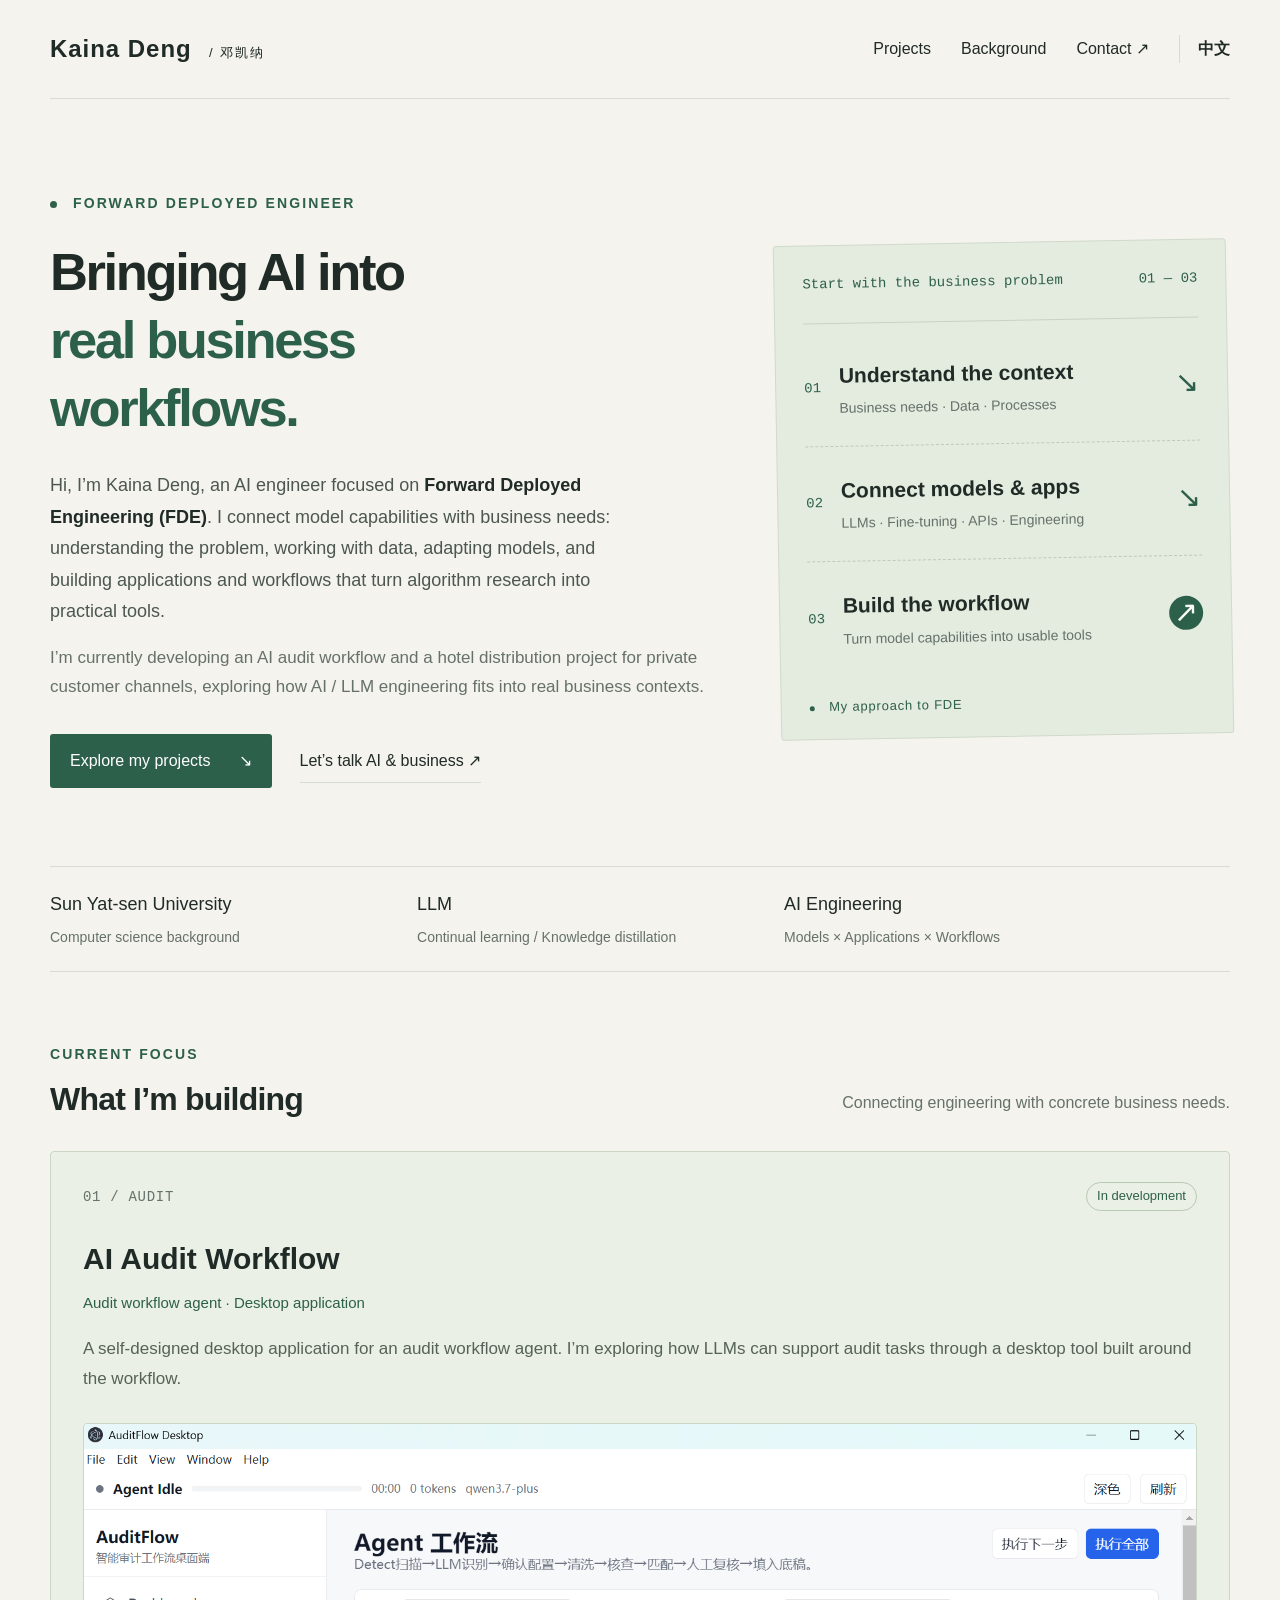
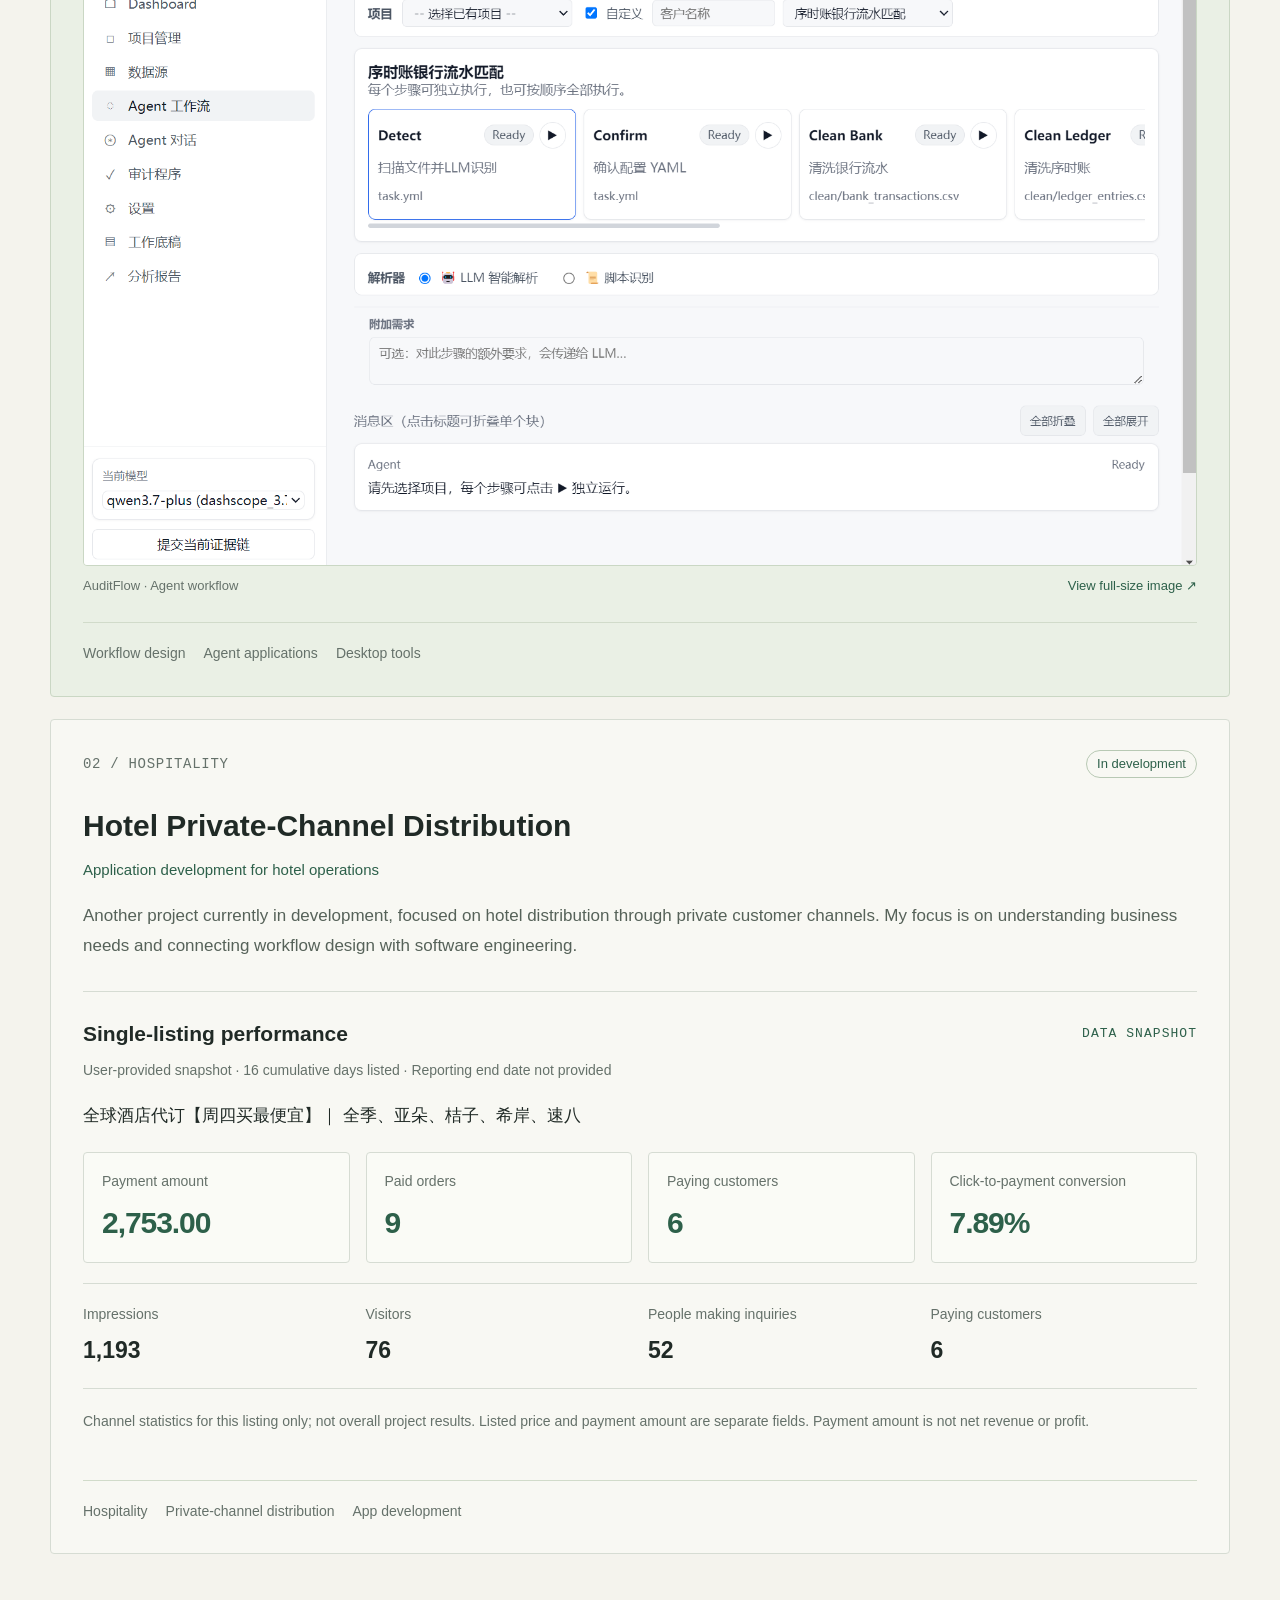
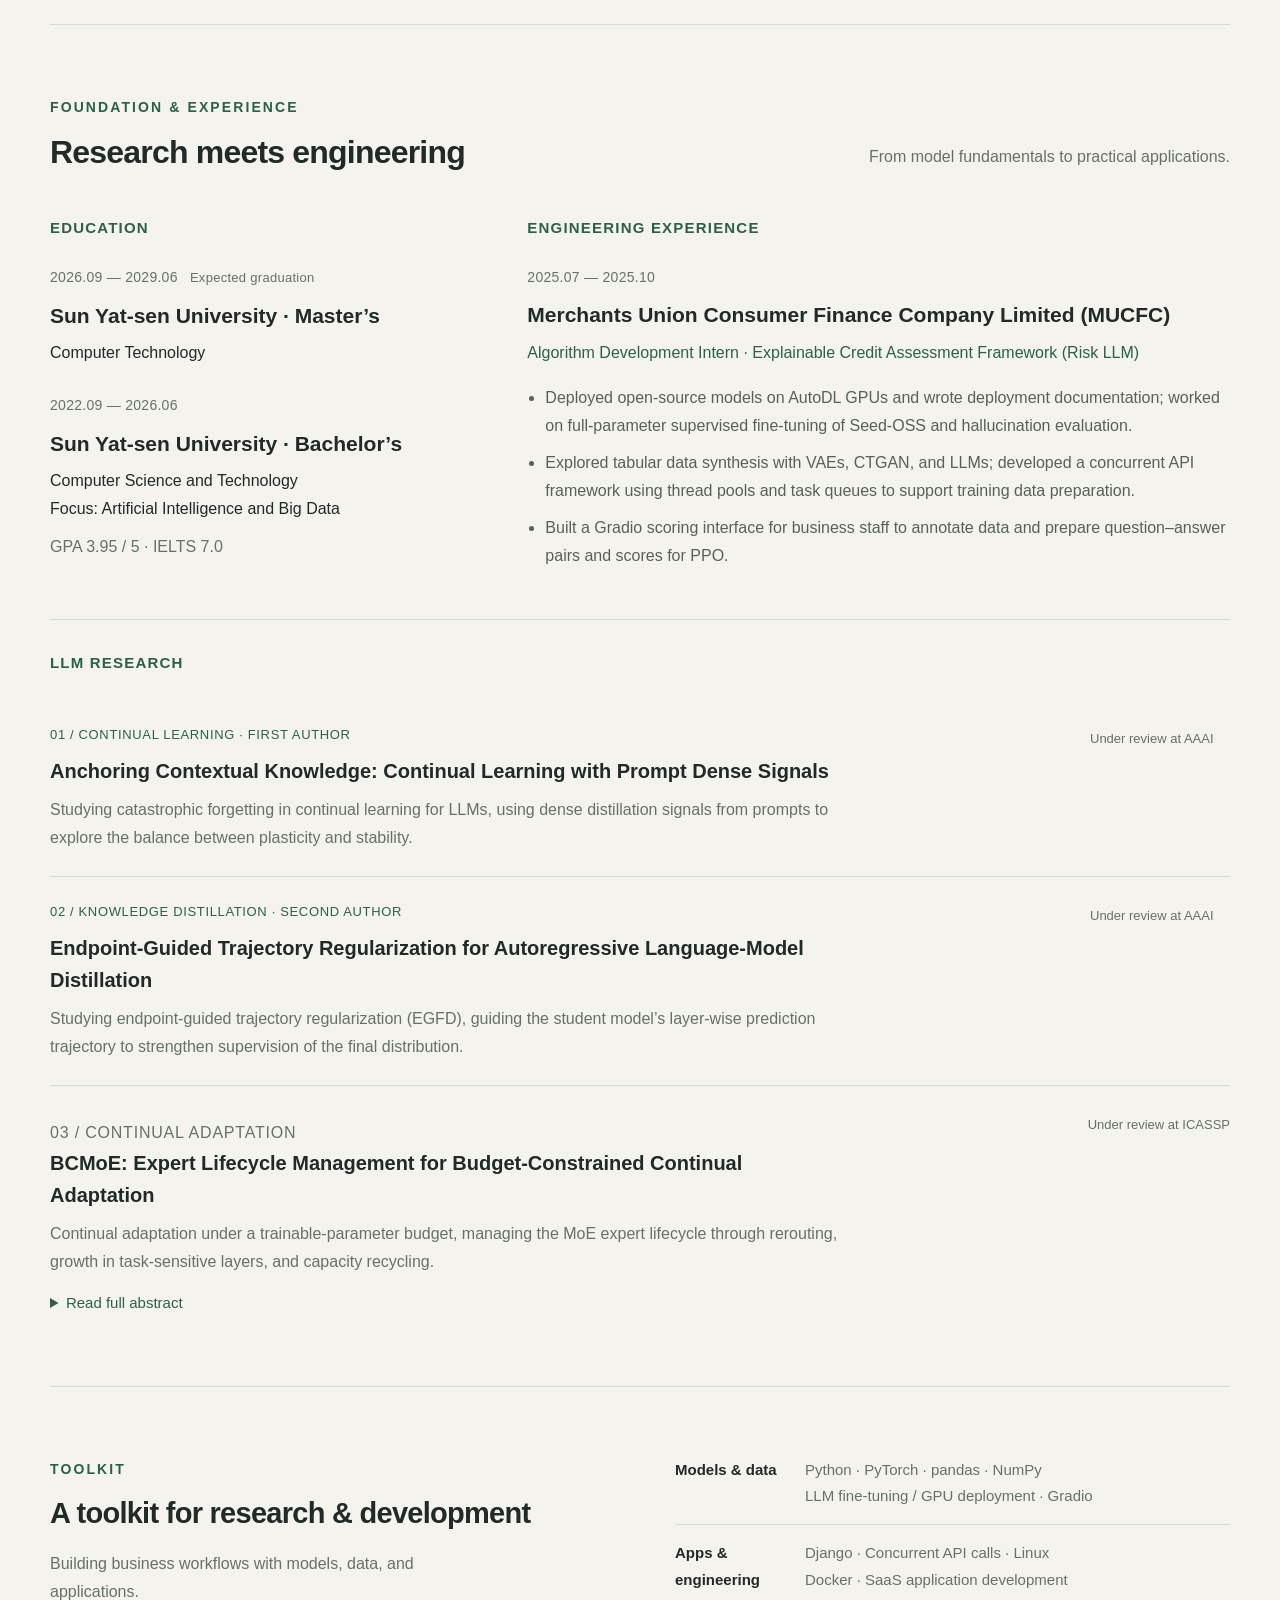
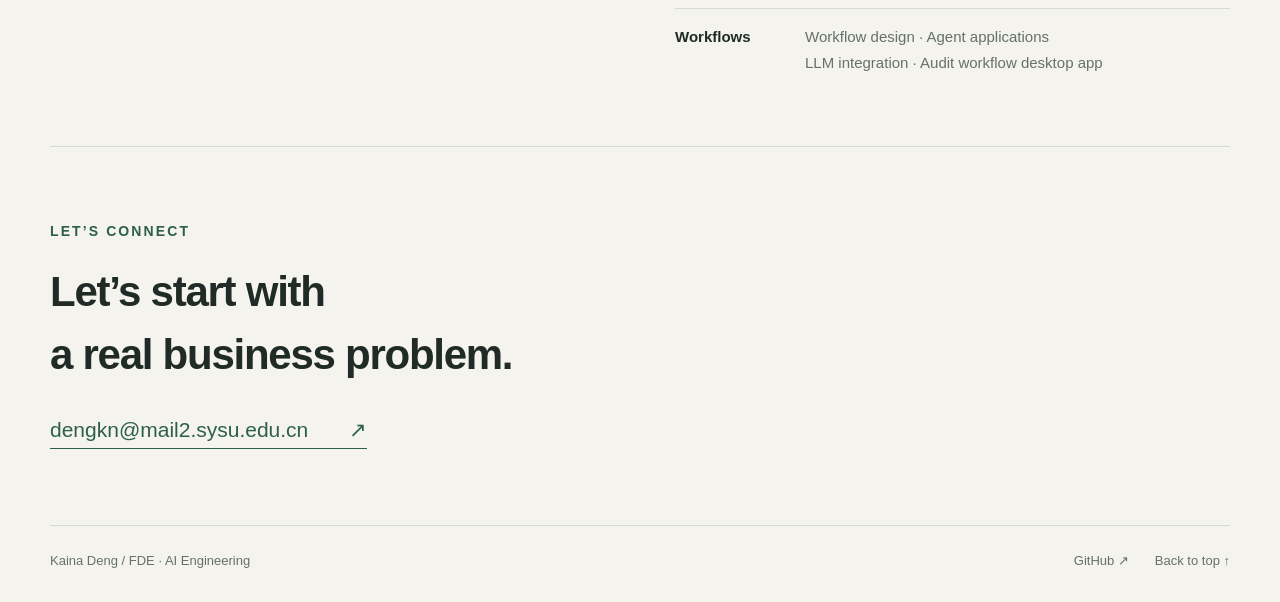
==== commit 76f92cfe: "Improve text readability and refresh image asset references" ====
--- a/en.html
+++ b/en.html
@@ -7,7 +7,7 @@
   <meta name="theme-color" content="#f4f3ed">
   <title>Kaina Deng · FDE / AI Engineer</title>
   <link rel="icon" href="data:image/svg+xml,%3Csvg xmlns='http://www.w3.org/2000/svg' viewBox='0 0 64 64'%3E%3Crect width='64' height='64' rx='12' fill='%232d604a'/%3E%3Ctext x='32' y='44' text-anchor='middle' font-size='40' font-family='sans-serif' fill='%23f4f3ed'%3ED%3C/text%3E%3C/svg%3E">
-  <link rel="stylesheet" href="./styles.css">
+  <link rel="stylesheet" href="./styles.css?v=readability-20261101">
 </head>
 <body>
   <a class="skip-link" href="#main">Skip to main content</a>
@@ -59,7 +59,7 @@
           <p class="project-subtitle">Audit workflow agent · Desktop application</p>
           <p>A self-designed desktop application for an audit workflow agent. I’m exploring how LLMs can support audit tasks through a desktop tool built around the workflow.</p>
             <figure class="project-showcase">
-              <a href="./assets/auditflow-workflow.png" target="_blank" rel="noopener" aria-label="View the full-size AuditFlow workflow screenshot (opens in a new tab)"><img src="./assets/auditflow-workflow.png" width="1927" height="1051" loading="lazy" decoding="async" alt="AuditFlow desktop application's Agent workflow screen, showing file scanning and LLM recognition, configuration confirmation, and cleaning steps for bank transactions and ledger entries."></a>
+              <a href="./assets/auditflow-workflow.png?v=a0447fb42061" target="_blank" rel="noopener" aria-label="View the full-size AuditFlow workflow screenshot (opens in a new tab)"><img src="./assets/auditflow-workflow.png?v=a0447fb42061" width="1765" height="1176" loading="lazy" decoding="async" alt="AuditFlow desktop application's Agent workflow screen, showing file scanning and LLM recognition, configuration confirmation, and cleaning steps for bank transactions and ledger entries."></a>
               <figcaption>AuditFlow · Agent workflow <span>View full-size image ↗</span></figcaption>
             </figure>
           <div class="project-footer"><span>Workflow design</span><span>Agent applications</span><span>Desktop tools</span></div>
--- a/styles.css
+++ b/styles.css
@@ -1,11 +1,15 @@
 :root{--paper:#f4f3ed;--ink:#202a26;--muted:#65716a;--line:#d6dcd3;--green:#2d604a;--mint:#e4ebdf;--white:#fafbf6}
-*{box-sizing:border-box}html{scroll-behavior:smooth;scroll-padding-top:30px}body{margin:0;background:var(--paper);color:var(--ink);font-family:Inter,"Segoe UI","PingFang SC","Microsoft YaHei",sans-serif;line-height:1.75;-webkit-font-smoothing:antialiased}a{color:inherit;text-decoration:none}a:focus-visible{outline:3px solid var(--green);outline-offset:6px}a:hover{color:var(--green)}.wrap{width:min(1180px,calc(100% - 96px));margin-inline:auto}.site-header{display:flex;align-items:center;justify-content:space-between;padding:28px 0;border-bottom:1px solid var(--line)}.wordmark{font-size:21px;font-weight:750;letter-spacing:.04em}.wordmark span{font-size:10px;font-weight:500;letter-spacing:.14em;margin-left:12px}.site-header nav{display:flex;gap:30px;font-size:13px}.hero{display:grid;grid-template-columns:1.45fr 1fr;gap:70px;align-items:center;padding:92px 0 78px}.eyebrow{font-size:11px;font-weight:650;letter-spacing:.15em;color:var(--green);margin:0 0 22px}.dot{display:inline-block;width:7px;height:7px;border-radius:50%;background:var(--green);margin-right:10px}.hero h1{font-size:clamp(38px,4.1vw,58px);line-height:1.3;letter-spacing:-.045em;font-weight:650;margin:0 0 28px}.accent{color:var(--green)}.intro{font-size:15px;margin:0;max-width:600px;color:#4b5750}.intro strong{font-weight:600;color:var(--ink)}.hero-note{font-size:14px;color:var(--muted);margin:15px 0 0}.actions{display:flex;gap:28px;align-items:center;margin-top:32px;font-size:13px}.button{display:inline-flex;gap:28px;background:var(--green);color:white;padding:13px 20px;border-radius:3px}.button:hover{background:#214d3b;color:white}.text-link{border-bottom:1px solid var(--line);padding:7px 0}.workflow{background:var(--mint);border:1px solid #d0dacb;border-radius:4px;padding:26px 28px 20px;transform:rotate(-1deg)}.diagram-top{display:flex;justify-content:space-between;font-family:monospace;font-size:11px;color:var(--green);padding-bottom:26px;border-bottom:1px solid #c9d3c4}.workflow ol{list-style:none;margin:8px 0 20px;padding:0}.workflow li{position:relative;display:flex;align-items:center;gap:18px;padding:26px 0}.workflow li+li{border-top:1px dashed #bdcbbb}.step{font-size:11px;color:var(--green);font-family:monospace}.workflow h2{font-size:19px;font-weight:550;margin:0 0 3px}.workflow p{font-size:11px;color:var(--muted);margin:0}.node{margin-left:auto;font-size:25px;color:var(--green)}.node.last{background:var(--green);color:var(--white);width:34px;height:34px;text-align:center;line-height:32px;border-radius:50%}.diagram-bottom{font-size:10px;letter-spacing:.06em;color:var(--green)}.diagram-bottom .dot{width:5px;height:5px}.profile-strip{display:grid;grid-template-columns:1fr 1fr 1.3fr;border-block:1px solid var(--line);padding:22px 0;gap:24px;font-size:15px}.profile-strip small{font-size:11px;color:var(--muted);margin-left:14px}.section{padding:70px 0;border-bottom:1px solid var(--line)}.section-heading{display:flex;align-items:end;justify-content:space-between;gap:20px;margin-bottom:30px}.section-heading .eyebrow{margin-bottom:10px}.section h2{font-size:29px;letter-spacing:-.025em;line-height:1.4;margin:0;font-weight:600}.section-heading>p{color:var(--muted);font-size:13px;margin:0 0 4px}.projects{display:grid;grid-template-columns:1fr;gap:22px}.project{border:1px solid var(--line);background:#f8f8f3;padding:30px 32px;display:flex;flex-direction:column;border-radius:4px}.project-audit{background:#eaf0e5;border-color:#cad7c4}.project-top{display:flex;justify-content:space-between;align-items:center;margin-bottom:28px}.project-number{font-family:monospace;color:var(--muted);font-size:11px;letter-spacing:.05em}.status{font-size:10px;color:var(--green);border:1px solid #b8c9b4;border-radius:20px;padding:2px 10px}.project h3{font-size:26px;font-weight:550;margin:0 0 3px}.project-subtitle{font-size:12px!important;color:var(--green)!important;margin:0 0 18px!important}.project p{font-size:14px;color:#566259;margin:0 0 30px}.project-footer{display:flex;flex-wrap:wrap;gap:18px;padding-top:18px;border-top:1px solid #d1dbca;font-size:11px;color:var(--muted);margin-top:auto}.background-grid{display:grid;grid-template-columns:1fr 1.7fr;gap:64px;margin-top:40px}.small-heading{font-size:12px;letter-spacing:.08em;color:var(--green);font-weight:600;margin:0 0 24px}.date{font-size:11px;color:var(--muted);letter-spacing:.02em;margin:0 0 9px}.date span{margin-left:8px;font-size:10px}h4{font-size:18px;font-weight:550;line-height:1.6;margin:0 0 7px}.education article+article{margin-top:26px}.education article>p:not(.date){font-size:13px;margin:0}.muted{color:var(--muted);padding-top:10px}.role{font-size:13px;color:var(--green);margin:0 0 17px}.experience ul{padding-left:18px;margin:0;font-size:13px;color:#566259}.experience li{margin:0 0 9px}.research{border-top:1px solid var(--line);margin-top:40px;padding-top:30px}.research article{display:flex;align-items:start;gap:40px;padding:24px 0}.research article+article{border-top:1px solid var(--line)}.research article:last-child{padding-bottom:0}.research article>div{max-width:800px}.research-meta{font-size:10px;letter-spacing:.05em;color:var(--green);margin:0 0 8px}.research h4{font-size:17px}.research article p:last-child{font-size:13px;color:var(--muted);margin:9px 0 0}.paper-status{font-size:10px;white-space:nowrap;color:var(--muted);margin-left:auto;padding-top:4px}.stack{display:grid;grid-template-columns:1fr 1fr;gap:70px}.stack .eyebrow{margin-bottom:12px}.stack h2{font-size:25px}.stack p:not(.eyebrow){font-size:13px;color:var(--muted);max-width:320px}.stack dl{margin:0}.stack dl>div{display:grid;grid-template-columns:100px 1fr;gap:20px;padding:15px 0;border-bottom:1px solid var(--line);font-size:12px}.stack dl>div:first-child{padding-top:0}.stack dl>div:last-child{border:0;padding-bottom:0}.stack dt{font-weight:600}.stack dd{margin:0;color:var(--muted)}.contact{padding:72px 0 76px}.contact .eyebrow{margin-bottom:16px}.contact h2{font-size:clamp(30px,3.3vw,42px);line-height:1.5;font-weight:550;letter-spacing:-.03em;margin:0 0 26px}.contact>a{font-size:18px;border-bottom:1px solid var(--green);padding-bottom:7px;color:var(--green)}.contact>a span{margin-left:35px}footer{display:flex;gap:26px;border-top:1px solid var(--line);padding:24px 0 30px;color:var(--muted);font-size:10px}footer span{margin-right:auto}.skip-link{position:absolute;top:-100px;left:20px;background:var(--green);color:white;padding:10px;z-index:2}.skip-link:focus{top:10px}
+*{box-sizing:border-box}html{scroll-behavior:smooth;scroll-padding-top:30px}body{margin:0;background:var(--paper);color:var(--ink);font-family:Inter,"Segoe UI","PingFang SC","Microsoft YaHei",sans-serif;line-height:1.75;-webkit-font-smoothing:antialiased}a{color:inherit;text-decoration:none}a:focus-visible{outline:3px solid var(--green);outline-offset:6px}a:hover{color:var(--green)}.wrap{width:min(1180px,calc(100% - 96px));margin-inline:auto}.site-header{display:flex;align-items:center;justify-content:space-between;padding:28px 0;border-bottom:1px solid var(--line)}.wordmark{font-size:24px;font-weight:750;letter-spacing:.04em}.wordmark span{font-size:13px;font-weight:500;letter-spacing:.14em;margin-left:12px}.site-header nav{display:flex;gap:30px;font-size:16px}.hero{display:grid;grid-template-columns:1.45fr 1fr;gap:70px;align-items:center;padding:92px 0 78px}.eyebrow{font-size:14px;font-weight:650;letter-spacing:.15em;color:var(--green);margin:0 0 22px}.dot{display:inline-block;width:7px;height:7px;border-radius:50%;background:var(--green);margin-right:10px}.hero h1{font-size:clamp(38px,4.1vw,58px);line-height:1.3;letter-spacing:-.045em;font-weight:650;margin:0 0 28px}.accent{color:var(--green)}.intro{font-size:18px;margin:0;max-width:600px;color:#4b5750}.intro strong{font-weight:600;color:var(--ink)}.hero-note{font-size:17px;color:var(--muted);margin:15px 0 0}.actions{display:flex;gap:28px;align-items:center;margin-top:32px;font-size:16px}.button{display:inline-flex;gap:28px;background:var(--green);color:white;padding:13px 20px;border-radius:3px}.button:hover{background:#214d3b;color:white}.text-link{border-bottom:1px solid var(--line);padding:7px 0}.workflow{background:var(--mint);border:1px solid #d0dacb;border-radius:4px;padding:26px 28px 20px;transform:rotate(-1deg)}.diagram-top{display:flex;justify-content:space-between;font-family:monospace;font-size:14px;color:var(--green);padding-bottom:26px;border-bottom:1px solid #c9d3c4}.workflow ol{list-style:none;margin:8px 0 20px;padding:0}.workflow li{position:relative;display:flex;align-items:center;gap:18px;padding:26px 0}.workflow li+li{border-top:1px dashed #bdcbbb}.step{font-size:14px;color:var(--green);font-family:monospace}.workflow h2{font-size:22px;font-weight:550;margin:0 0 3px}.workflow p{font-size:14px;color:var(--muted);margin:0}.node{margin-left:auto;font-size:29px;color:var(--green)}.node.last{background:var(--green);color:var(--white);width:34px;height:34px;text-align:center;line-height:32px;border-radius:50%}.diagram-bottom{font-size:13px;letter-spacing:.06em;color:var(--green)}.diagram-bottom .dot{width:5px;height:5px}.profile-strip{display:grid;grid-template-columns:1fr 1fr 1.3fr;border-block:1px solid var(--line);padding:22px 0;gap:24px;font-size:18px}.profile-strip small{font-size:14px;color:var(--muted);margin-left:14px}.section{padding:70px 0;border-bottom:1px solid var(--line)}.section-heading{display:flex;align-items:end;justify-content:space-between;gap:20px;margin-bottom:30px}.section-heading .eyebrow{margin-bottom:10px}.section h2{font-size:32px;letter-spacing:-.025em;line-height:1.4;margin:0;font-weight:600}.section-heading>p{color:var(--muted);font-size:16px;margin:0 0 4px}.projects{display:grid;grid-template-columns:1fr;gap:22px}.project{border:1px solid var(--line);background:#f8f8f3;padding:30px 32px;display:flex;flex-direction:column;border-radius:4px}.project-audit{background:#eaf0e5;border-color:#cad7c4}.project-top{display:flex;justify-content:space-between;align-items:center;margin-bottom:28px}.project-number{font-family:monospace;color:var(--muted);font-size:14px;letter-spacing:.05em}.status{font-size:13px;color:var(--green);border:1px solid #b8c9b4;border-radius:20px;padding:2px 10px}.project h3{font-size:30px;font-weight:550;margin:0 0 3px}.project-subtitle{font-size:15px!important;color:var(--green)!important;margin:0 0 18px!important}.project p{font-size:17px;color:#566259;margin:0 0 30px}.project-footer{display:flex;flex-wrap:wrap;gap:18px;padding-top:18px;border-top:1px solid #d1dbca;font-size:14px;color:var(--muted);margin-top:auto}.background-grid{display:grid;grid-template-columns:1fr 1.7fr;gap:64px;margin-top:40px}.small-heading{font-size:15px;letter-spacing:.08em;color:var(--green);font-weight:600;margin:0 0 24px}.date{font-size:14px;color:var(--muted);letter-spacing:.02em;margin:0 0 9px}.date span{margin-left:8px;font-size:13px}h4{font-size:21px;font-weight:550;line-height:1.6;margin:0 0 7px}.education article+article{margin-top:26px}.education article>p:not(.date){font-size:16px;margin:0}.muted{color:var(--muted);padding-top:10px}.role{font-size:16px;color:var(--green);margin:0 0 17px}.experience ul{padding-left:18px;margin:0;font-size:16px;color:#566259}.experience li{margin:0 0 9px}.research{border-top:1px solid var(--line);margin-top:40px;padding-top:30px}.research article{display:flex;align-items:start;gap:40px;padding:24px 0}.research article+article{border-top:1px solid var(--line)}.research article:last-child{padding-bottom:0}.research article>div{max-width:800px}.research-meta{font-size:13px;letter-spacing:.05em;color:var(--green);margin:0 0 8px}.research h4{font-size:20px}.research article p:last-child{font-size:16px;color:var(--muted);margin:9px 0 0}.paper-status{font-size:13px;white-space:nowrap;color:var(--muted);margin-left:auto;padding-top:4px}.stack{display:grid;grid-template-columns:1fr 1fr;gap:70px}.stack .eyebrow{margin-bottom:12px}.stack h2{font-size:29px}.stack p:not(.eyebrow){font-size:16px;color:var(--muted);max-width:320px}.stack dl{margin:0}.stack dl>div{display:grid;grid-template-columns:100px 1fr;gap:20px;padding:15px 0;border-bottom:1px solid var(--line);font-size:15px}.stack dl>div:first-child{padding-top:0}.stack dl>div:last-child{border:0;padding-bottom:0}.stack dt{font-weight:600}.stack dd{margin:0;color:var(--muted)}.contact{padding:72px 0 76px}.contact .eyebrow{margin-bottom:16px}.contact h2{font-size:clamp(30px,3.3vw,42px);line-height:1.5;font-weight:550;letter-spacing:-.03em;margin:0 0 26px}.contact>a{font-size:21px;border-bottom:1px solid var(--green);padding-bottom:7px;color:var(--green)}.contact>a span{margin-left:35px}footer{display:flex;gap:26px;border-top:1px solid var(--line);padding:24px 0 30px;color:var(--muted);font-size:13px}footer span{margin-right:auto}.skip-link{position:absolute;top:-100px;left:20px;background:var(--green);color:white;padding:10px;z-index:2}.skip-link:focus{top:10px}
 @media(min-width:1500px){.hero{padding-block:110px 90px}}
 @media(max-width:1000px){.wrap{width:calc(100% - 56px)}.hero{gap:32px;padding-top:65px}.workflow{padding-inline:20px}.hero h1{font-size:40px}.profile-strip{gap:12px}.profile-strip small{display:block;margin:3px 0 0}.background-grid{gap:35px}.stack{gap:35px}.paper-status{white-space:normal;min-width:105px}}
-@media(max-width:720px){.wrap{width:calc(100% - 40px)}.site-header{padding:20px 0;align-items:flex-start;gap:20px}.wordmark{font-size:19px;white-space:nowrap}.wordmark span{display:block;margin:0;font-size:8px}.site-header nav{gap:14px;font-size:11px;padding-top:5px}.hero{grid-template-columns:1fr;padding:50px 0 38px;gap:35px}.hero h1{font-size:clamp(33px,7.7vw,49px);letter-spacing:-.055em}.eyebrow{font-size:10px}.intro{font-size:14px}.hero-note{font-size:13px}.workflow{transform:none;padding:22px 25px}.workflow li{padding:20px 0}.diagram-top{padding-bottom:17px}.workflow ol{margin-bottom:12px}.profile-strip{grid-template-columns:1fr 1fr;gap:18px;font-size:13px}.profile-strip>span:last-child{grid-column:1/-1}.profile-strip>span:last-child small{display:inline;margin-left:10px}.section{padding:44px 0}.section-heading{display:block;margin-bottom:24px}.section-heading>p{margin-top:13px;font-size:12px}.section h2{font-size:26px}.projects,.background-grid,.stack{grid-template-columns:1fr;gap:22px}.project{padding:26px}.project h3{font-size:24px}.background-grid{margin-top:28px;gap:34px}.education{display:grid;grid-template-columns:1fr 1fr;gap:18px}.education .small-heading{grid-column:1/-1;margin-bottom:0}.education article+article{margin-top:0}.education h4{font-size:16px}.date{font-size:10px}.date span{display:block;margin-left:0}.research{margin-top:30px}.research article{display:block;padding:22px 0}.paper-status{display:inline-block;margin-top:12px;padding:0}.research h4{font-size:16px}.stack dl>div{grid-template-columns:85px 1fr;gap:12px}.contact{padding:46px 0}.contact>a{font-size:15px}.contact>a span{margin-left:12px}footer{flex-wrap:wrap;gap:14px;font-size:10px}footer span{width:100%;margin:0}}
-.language-switch{font-weight:650;border-left:1px solid var(--line);padding-left:18px}html[lang=en] .hero h1{font-size:clamp(38px,4.1vw,58px);letter-spacing:-.045em}html[lang=en] .profile-strip small{display:block;margin-left:0}html[lang=en] .workflow h2{font-size:18px}html[lang=en] .workflow li>div{min-width:0}html[lang=en] .workflow p{line-height:1.6}html[lang=en] .paper-status{min-width:140px;white-space:normal}html[lang=en] .stack dl>div{grid-template-columns:110px 1fr}html[lang=en] .project h3{line-height:1.35;margin-bottom:10px}
-@media(max-width:720px){.site-header{flex-wrap:wrap}.site-header nav{flex-wrap:wrap}.language-switch{padding-left:12px}html[lang=en] .hero h1{font-size:clamp(34px,8vw,49px)}html[lang=en] .workflow h2{font-size:17px}html[lang=en] .actions{gap:18px;font-size:12px}html[lang=en] .button{gap:16px}html[lang=en] .profile-strip>span:last-child small{display:block;margin-left:0}html[lang=en] .stack dl>div{grid-template-columns:95px 1fr}html[lang=en] .education{grid-template-columns:1fr}html[lang=en] .education article+article{margin-top:12px}}
-.project-showcase{margin:0 0 24px}.project-showcase>a{display:block;border:1px solid #cad7c4;border-radius:4px;overflow:hidden;background:white}.project-showcase img{display:block;width:100%;height:auto}.project-showcase figcaption{display:flex;flex-wrap:wrap;justify-content:space-between;gap:4px 12px;margin-top:9px;font-size:10px;color:var(--muted)}.project-showcase figcaption span{color:var(--green)}
-.paper-abstract{margin-top:14px}.paper-abstract summary{cursor:pointer;color:var(--green);font-size:12px;width:fit-content}.paper-abstract summary:focus-visible{outline:3px solid var(--green);outline-offset:4px}.research article>div:has(.paper-abstract)>p{font-size:13px;color:var(--muted);margin:9px 0 0}.paper-abstract[open] p{padding:14px 16px;background:var(--mint);border-left:2px solid var(--green);line-height:1.9}
-.hotel-data{margin:0 0 28px;padding-top:25px;border-top:1px solid var(--line)}.data-heading{display:flex;align-items:center;justify-content:space-between;gap:15px;margin-bottom:8px}.data-heading h4{margin:0;font-size:18px}.data-heading>span{font:10px monospace;letter-spacing:.08em;color:var(--green)}.project .data-note{font-size:11px;color:var(--muted);margin:0 0 18px}.project .listing-name{font-size:14px;margin:0 0 22px;color:var(--ink)}.business-metrics{display:grid;grid-template-columns:repeat(4,minmax(0,1fr));gap:16px;margin:0 0 20px}.business-metrics>div{border:1px solid var(--line);border-radius:4px;padding:18px;background:var(--white)}.business-metrics dt{font-size:11px;color:var(--muted)}.business-metrics dd{font-size:30px;line-height:1.4;letter-spacing:-.035em;font-weight:550;color:var(--green);margin:10px 0 0;font-variant-numeric:tabular-nums}.listing-journey{display:grid;grid-template-columns:repeat(4,minmax(0,1fr));gap:16px;margin:0 0 20px;padding:18px 0;border-block:1px solid var(--line)}.listing-journey dt{font-size:11px;color:var(--muted)}.listing-journey dd{font-size:20px;font-weight:550;margin:3px 0 0;font-variant-numeric:tabular-nums}@media(max-width:720px){.business-metrics{grid-template-columns:repeat(2,minmax(0,1fr));gap:10px}.business-metrics>div{padding:14px}.business-metrics dd{font-size:25px}.listing-journey{grid-template-columns:repeat(2,minmax(0,1fr));gap:15px}.data-heading{align-items:start}.data-heading>span{font-size:9px}}
+@media(max-width:720px){.wrap{width:calc(100% - 40px)}.site-header{padding:20px 0;align-items:flex-start;gap:20px}.wordmark{font-size:22px;white-space:nowrap}.wordmark span{display:block;margin:0;font-size:8px}.site-header nav{gap:14px;font-size:14px;padding-top:5px}.hero{grid-template-columns:1fr;padding:50px 0 38px;gap:35px}.hero h1{font-size:clamp(33px,7.7vw,49px);letter-spacing:-.055em}.eyebrow{font-size:13px}.intro{font-size:17px}.hero-note{font-size:16px}.workflow{transform:none;padding:22px 25px}.workflow li{padding:20px 0}.diagram-top{padding-bottom:17px}.workflow ol{margin-bottom:12px}.profile-strip{grid-template-columns:1fr 1fr;gap:18px;font-size:16px}.profile-strip>span:last-child{grid-column:1/-1}.profile-strip>span:last-child small{display:inline;margin-left:10px}.section{padding:44px 0}.section-heading{display:block;margin-bottom:24px}.section-heading>p{margin-top:13px;font-size:15px}.section h2{font-size:30px}.projects,.background-grid,.stack{grid-template-columns:1fr;gap:22px}.project{padding:26px}.project h3{font-size:28px}.background-grid{margin-top:28px;gap:34px}.education{display:grid;grid-template-columns:1fr 1fr;gap:18px}.education .small-heading{grid-column:1/-1;margin-bottom:0}.education article+article{margin-top:0}.education h4{font-size:19px}.date{font-size:13px}.date span{display:block;margin-left:0}.research{margin-top:30px}.research article{display:block;padding:22px 0}.paper-status{display:inline-block;margin-top:12px;padding:0}.research h4{font-size:19px}.stack dl>div{grid-template-columns:85px 1fr;gap:12px}.contact{padding:46px 0}.contact>a{font-size:18px}.contact>a span{margin-left:12px}footer{flex-wrap:wrap;gap:14px;font-size:13px}footer span{width:100%;margin:0}}
+.language-switch{font-weight:650;border-left:1px solid var(--line);padding-left:18px}html[lang=en] .hero h1{font-size:clamp(38px,4.1vw,58px);letter-spacing:-.045em}html[lang=en] .profile-strip small{display:block;margin-left:0}html[lang=en] .workflow h2{font-size:21px}html[lang=en] .workflow li>div{min-width:0}html[lang=en] .workflow p{line-height:1.6}html[lang=en] .paper-status{min-width:140px;white-space:normal}html[lang=en] .stack dl>div{grid-template-columns:110px 1fr}html[lang=en] .project h3{line-height:1.35;margin-bottom:10px}
+@media(max-width:720px){.site-header{flex-wrap:wrap}.site-header nav{flex-wrap:wrap}.language-switch{padding-left:12px}html[lang=en] .hero h1{font-size:clamp(34px,8vw,49px)}html[lang=en] .workflow h2{font-size:20px}html[lang=en] .actions{gap:18px;font-size:15px}html[lang=en] .button{gap:16px}html[lang=en] .profile-strip>span:last-child small{display:block;margin-left:0}html[lang=en] .stack dl>div{grid-template-columns:95px 1fr}html[lang=en] .education{grid-template-columns:1fr}html[lang=en] .education article+article{margin-top:12px}}
+.project-showcase{margin:0 0 24px}.project-showcase>a{display:block;border:1px solid #cad7c4;border-radius:4px;overflow:hidden;background:white}.project-showcase img{display:block;width:100%;height:auto}.project-showcase figcaption{display:flex;flex-wrap:wrap;justify-content:space-between;gap:4px 12px;margin-top:9px;font-size:13px;color:var(--muted)}.project-showcase figcaption span{color:var(--green)}
+.paper-abstract{margin-top:14px}.paper-abstract summary{cursor:pointer;color:var(--green);font-size:15px;width:fit-content}.paper-abstract summary:focus-visible{outline:3px solid var(--green);outline-offset:4px}.research article>div:has(.paper-abstract)>p{font-size:16px;color:var(--muted);margin:9px 0 0}.paper-abstract[open] p{padding:14px 16px;background:var(--mint);border-left:2px solid var(--green);line-height:1.9}
+.hotel-data{margin:0 0 28px;padding-top:25px;border-top:1px solid var(--line)}.data-heading{display:flex;align-items:center;justify-content:space-between;gap:15px;margin-bottom:8px}.data-heading h4{margin:0;font-size:21px}.data-heading>span{font:13px monospace;letter-spacing:.08em;color:var(--green)}.project .data-note{font-size:14px;color:var(--muted);margin:0 0 18px}.project .listing-name{font-size:17px;margin:0 0 22px;color:var(--ink)}.business-metrics{display:grid;grid-template-columns:repeat(4,minmax(0,1fr));gap:16px;margin:0 0 20px}.business-metrics>div{border:1px solid var(--line);border-radius:4px;padding:18px;background:var(--white)}.business-metrics dt{font-size:14px;color:var(--muted)}.business-metrics dd{font-size:30px;line-height:1.4;letter-spacing:-.035em;font-weight:550;color:var(--green);margin:10px 0 0;font-variant-numeric:tabular-nums}.listing-journey{display:grid;grid-template-columns:repeat(4,minmax(0,1fr));gap:16px;margin:0 0 20px;padding:18px 0;border-block:1px solid var(--line)}.listing-journey dt{font-size:14px;color:var(--muted)}.listing-journey dd{font-size:23px;font-weight:550;margin:3px 0 0;font-variant-numeric:tabular-nums}@media(max-width:720px){.business-metrics{grid-template-columns:repeat(2,minmax(0,1fr));gap:10px}.business-metrics>div{padding:14px}.business-metrics dd{font-size:29px}.listing-journey{grid-template-columns:repeat(2,minmax(0,1fr));gap:15px}.data-heading{align-items:start}.data-heading>span{font-size:12px}}
 @media(prefers-reduced-motion:reduce){html{scroll-behavior:auto}}
+
+/* Keep larger text comfortable at narrow widths. */
+.actions{flex-wrap:wrap}.diagram-top{gap:16px}.diagram-top>span:last-child{white-space:nowrap}.workflow li>div,.research article>div{min-width:0}.workflow h2,.workflow p{overflow-wrap:anywhere}.paper-status{white-space:normal;min-width:110px}.profile-strip small{display:block;margin:4px 0 0}.stack p:not(.eyebrow){max-width:440px}.business-metrics dt{line-height:1.5}
+@media(max-width:720px){.education{grid-template-columns:1fr}.education article+article{margin-top:12px}.profile-strip>span:last-child small{display:block;margin-left:0}.project{padding:22px}.business-metrics>div{padding:12px}.business-metrics dd{font-size:26px}.data-heading{flex-wrap:wrap}.project-showcase figcaption{font-size:13px}}
